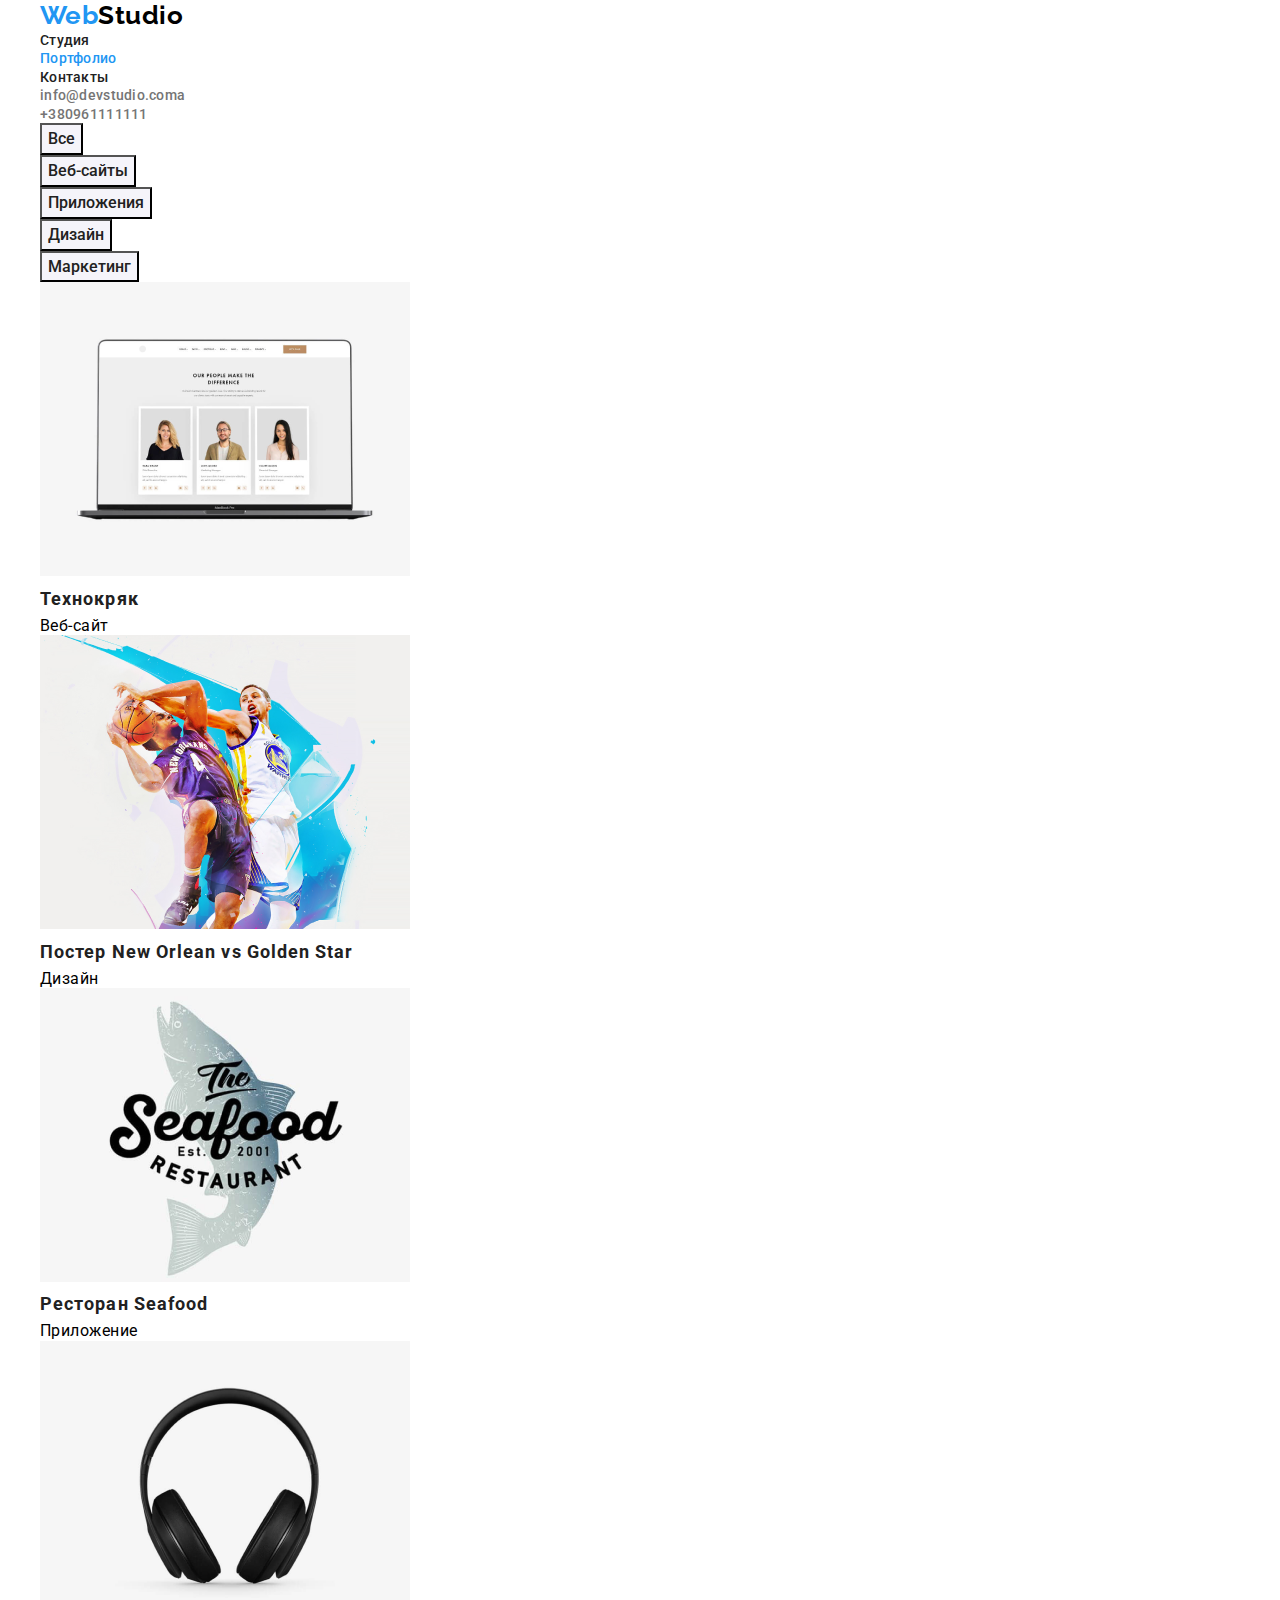
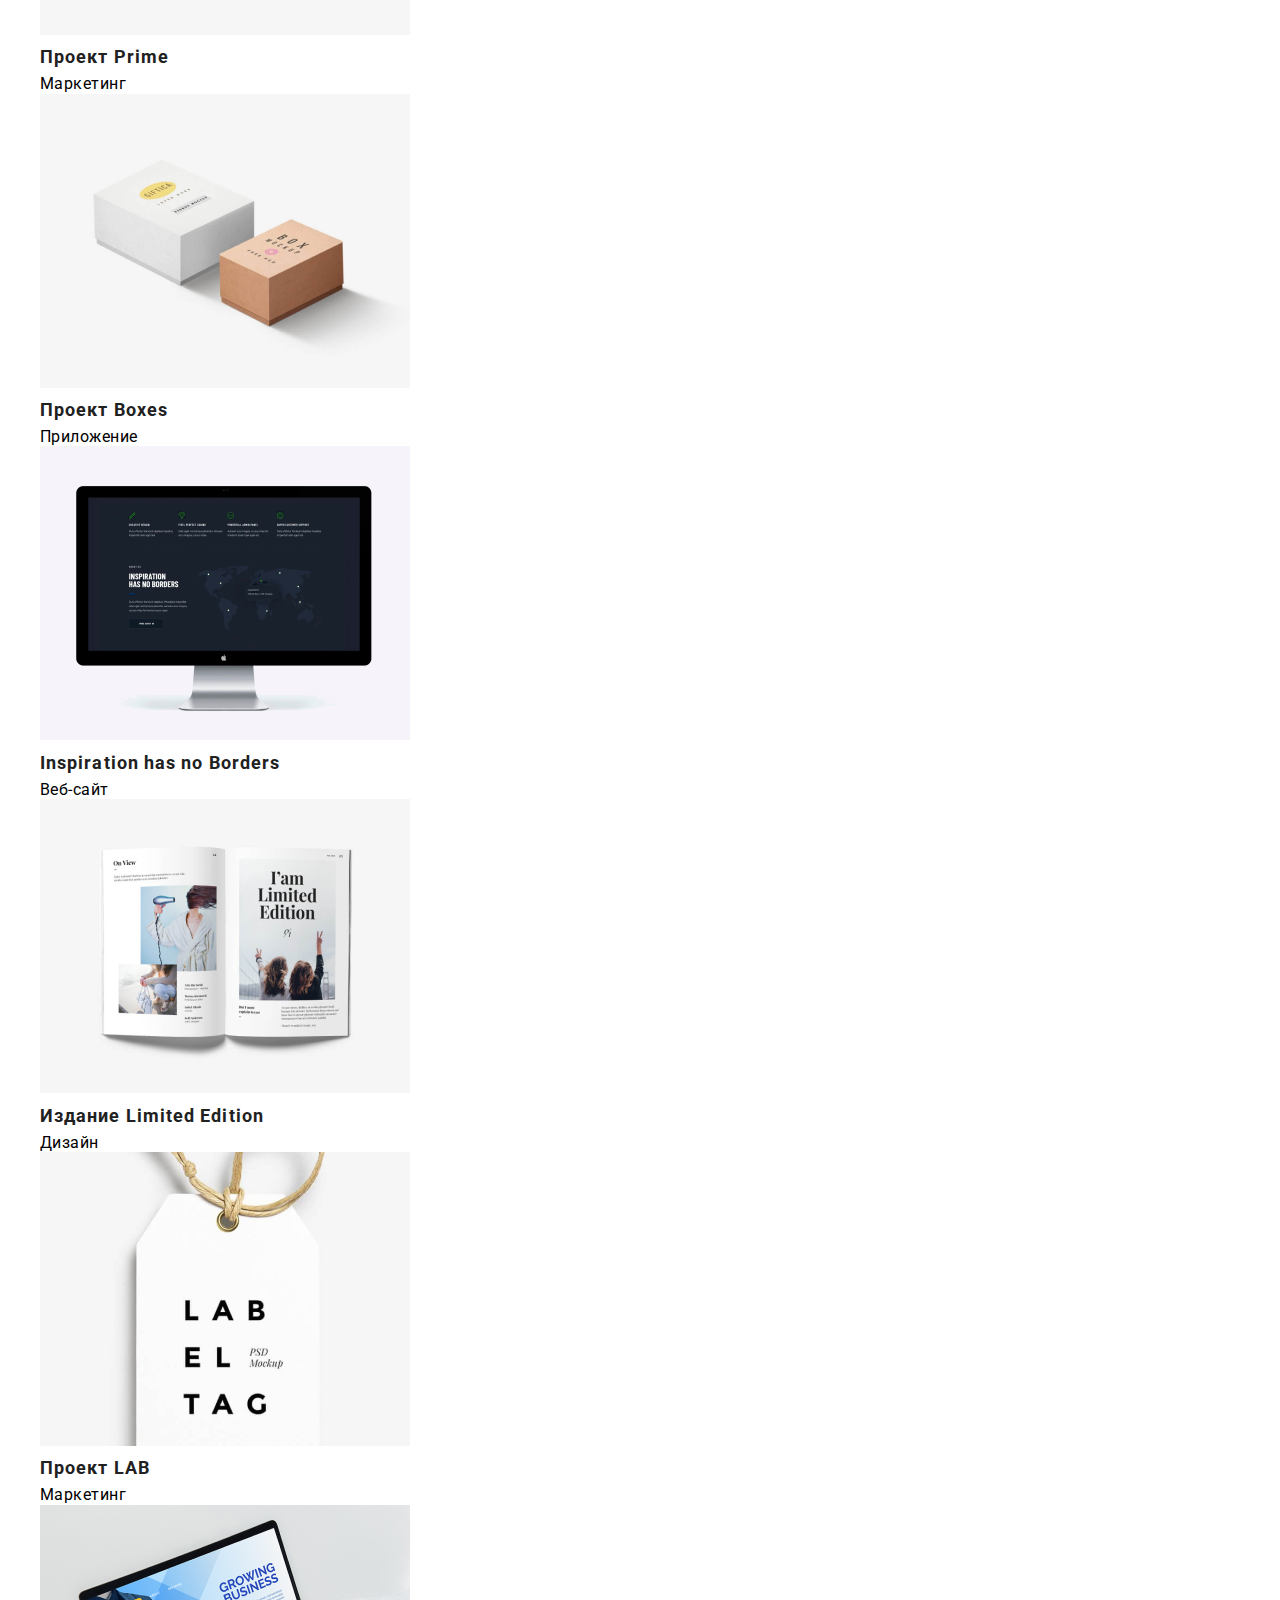
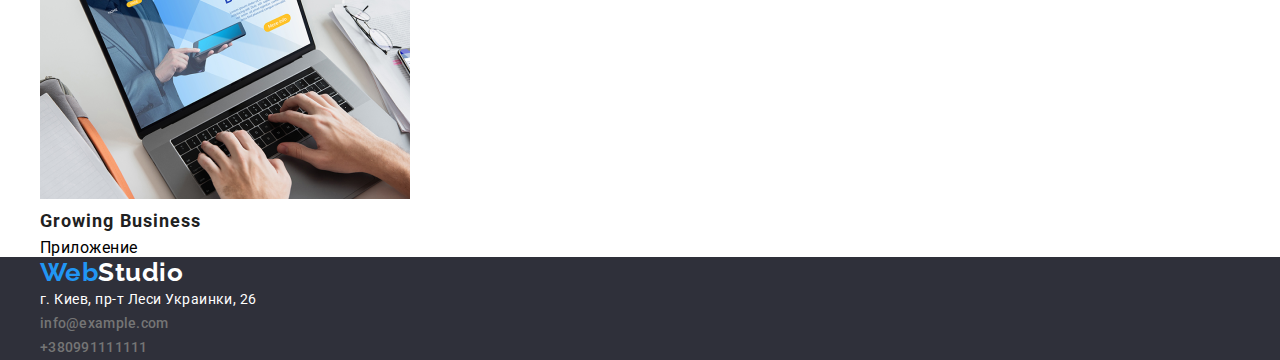
==== portfolio.html @ 9e011f1d "выполняет первую часть дз 3" ====
<!DOCTYPE html>
<html lang="ru">

<head>
    <meta charset="UTF-8">
    <meta http-equiv="X-UA-Compatible" content="IE=edge">
    <meta name="viewport" content="width=device-width, initial-scale=1.0">
    <title>Document</title>
	<link href="https://fonts.googleapis.com/css2?family=Raleway:wght@700&family=Roboto:wght@400;500;700;900&display=swap"
				rel="stylesheet">

	<link rel="stylesheet" href="https://cdnjs.cloudflare.com/ajax/libs/modern-normalize/0.2.0/modern-normalize.min.css">
	<link rel="preconnect" href="https://fonts.gstatic.com">
	<link rel="stylesheet" href="css/styles.css">
</head>

<body>
    <!--Шапка сайта-->
    <header  class="page-header">
			<div class="container">
        <nav>
            <a class="logo" href="./index.html">Web<span class="logo-studio-black">Studio</span></a>
            <ul class="list-nav">
                <li><a href="./index.html">Студия</a></li>
                <li><a class="current" href="./index.html">Портфолио</a></li>
                <li><a href="">Контакты</a></li>
            </ul>
        </nav>
        <ul class="contact-nav">
            <li><a href="mailto:info@devstudio.coma">info@devstudio.coma</a></li>
            <li><a href="tel:+380961111111">+380961111111</a></li>
        </ul>
				</div>
    </header>
				<!--main section-->
	  <main>
			<section class="">
				<h1 class="visually-hidden">фильтры</h1>
				<div class="container">
				<ul class="item-button">
					<li><button  class="button" type="button">Все</button></li>
					<li><button  class="button" type="button">Веб-сайты</button></li>
					<li><button  class="button" type="button">Приложения</button></li>
					<li><button  class="button" type="button">Дизайн</button></li>
					<li><button  class="button" type="button">Маркетинг</button></li>
				</ul>
				</div>
				<div class="container">
				<ul>
					<li>
						<img src="imeges/img.a.png" alt="" width="370"> 
						<h2 class="item-name">Технокряк</h2>
						<p>Веб-сайт</p>
					</li>
					<li>
						<img src="imeges/img.(1).png" alt="" width="370">
						<h2 class="item-name">Постер New Orlean vs Golden Star</h2>
						<p>Дизайн</p>
					</li>
					<li>
						<img src="imeges/img.(2).png" alt="" width="370">
						<h2 class="item-name">Ресторан Seafood</h2>
						<p>Приложение</p>
					</li>
					<li>
						<img src="imeges/img.(3).png" alt="" width="370">
						<h2 class="item-name">Проект Prime</h2>
						<p>Маркетинг</p>
					</li>
					<li>
						<img src="imeges/img.(4).png" alt="" width="370">
						<h2 class="item-name">Проект Boxes</h2>
						<p>Приложение</p>
					</li>
					<li>
						<img src="imeges/img.(5).png" alt="" width="370">
						<h2 class="item-name">Inspiration has no Borders</h2>
						<p>Веб-сайт</p>
					</li>
					<li>
						<img src="imeges/img.(6).png" alt="" width="370">
						<h2 class="item-name">Издание Limited Edition</h2>
						<p>Дизайн</p>
					</li>
					<li>
						<img src="imeges/img.(7).png" alt="" width="370">
						<h2 class="item-name">Проект LAB</h2>
						<p>Маркетинг</p>
					</li>
					<li>
						<img src="imeges/img.(8).png" alt="" width="370">
						<h2 class="item-name">Growing Business</h2>
						<p>Приложение</p>
					</li>
				</ul>
				</div>
			</section>
	</main>
	<!--Футер адресс -->
	<footer class="footer-color">
		<div class="container">
        <a class="logo" href="./index.html">Web<span class="logo-studio-white">Studio</span></a>
      		
		 <address class="contact-nav-color">
				<p>г. Киев, пр-т Леси Украинки, 26</p>
				<ul class="contact-nav">
					<li><a href="mailto:info@example.com">info@example.com</a></li>
					<li><a href="tel:+380991111111">+380991111111</a></li>
				</ul>
			</div>
      </address>
    </footer>
    </body>
    
    </html>
---- css/styles.css ----
:root {
  --main-text-color: #757575;
  --title-color: #212121;
  --bg-color: #ffffff;
  --accent-link-color: #2196f3;
  --bg-color-section: #2f303a;
  --button-color: #f5f4fa;
  --bg-adress-color: rgba(255, 255, 255, 0.6);
  --logo-header-color: #000;
}



body {
  font-family: "Roboto", sans-serif;
  font-style: normal;
  letter-spacing: 0.03em;
  font-size: 16px;
  font-weight: 400;
  background-color: var(--bg-color);
}

h1,
h2,
h3,
h4,
h5,
h6,
p {
  margin-top: 0%;
  margin-bottom: 0%;
}


ul {
  padding: 0%;
  margin: 0%;
  list-style: none;
}
/* header */
.logo {
  font-family: Raleway;
  font-style: normal;
  font-weight: 700;
  font-size: 26px;
  line-height: 1.19;
  text-decoration: none;
  color: var(--accent-link-color);
}

.container {
  margin-left:  auto;
  margin-right: auto;
  width: 1200px;
}


.logo-studio-black {
  color: var(--logo-header-color);
}

.logo-studio-white {
  color: var(--bg-color);
}

.list-nav a,
.contact-nav a {
  font-weight: 500;
  font-size: 14px;
  line-height: 1.14;
  letter-spacing: 0.02em;
  text-decoration-line: none;
}

.list-nav a {
  color: var(--title-color);
}

.contact-nav a {
  color: var(--main-text-color);
}

.visually-hidden {
  position: absolute !important;
  clip: rect(1px 1px 1px 1px);
  clip: rect(1px, 1px, 1px, 1px);
  padding: 0 !important;
  border: 0 !important;
  height: 1px !important;
  width: 1px !important;
  overflow: hidden;
}

.list-nav a:hover,
.list-nav a:focus {
  color: var(--accent-link-color);
}

.contact-nav a:hover,
.contact-nav a:focus {
  color: var(--accent-link-color);
}

.item-button button:hover,
.item-button button:focus {
  color: var(--bg-color);
  background-color: var(--accent-link-color);
}

.list-nav .current {
  color: var(--accent-link-color);
}

/* main section */
.section {
  height: 600px;
  text-align: center;
  background-color: var(--bg-color-section);
  color: var(--bg-color);
}

.section-hero {
  display: inline-block;
  width: 696px;
  height: 120px;
  margin-top: 200px;
  margin-bottom: 30px;
  font-weight: 900;
  font-size: 44px;
  line-height: 1.36;
  
  letter-spacing: 0.06em;
  text-transform: uppercase;
}

.section-button {
  display: flex;
  border: 1px solid transparent;
  width: 200px;
  height: 50px;
  text-align: center;
  margin-left: auto;
  margin-right: auto;
  font-weight: 700;
  line-height: 1.87;
  letter-spacing: 0.06em;
  border-radius: 4px;
  color: var(--bg-color);
  background: var(--accent-link-color);
}


.main-section {
  padding-top: 94px;
  padding-bottom: 94px;
  color: var(--main-text-color);

}


.section-command {
  background-color: var(--button-color);
}

.title-command {
  font-weight: 700;
  font-size: 36px;
  line-height: 1.166;
  text-align: center;
  color: var(--title-color);
}

.main-title {
  margin-top: 0%;
  margin-bottom: 10px;

  font-weight: 700;
  font-size: 14px;
  line-height: 1.14;

  text-transform: uppercase;
  color: var(--title-color);

}
.main-text {
  margin-top: 0%;
} 
 .main-text:last-child {
   margin-bottom: 0%;
 }

.title-name {
  font-weight: 500;
  line-height: 1.187;
  text-align: center;
  color: var(--title-color);
}

.item-name {
  font-weight: 700;
  font-size: 18px;
  line-height: 2;
  letter-spacing: 0.06em;
  color: var(--title-color);
}

.list-name {
  font-size: 14px;
  line-height: 1.71;
  text-align: center;
  color: var(--main-text-color);
}

.item-name > p {
  line-height: 1.87;
  color: var(--main-text-color);
}

/* button  */
.sektion-button [type="button"] {
  font-weight: 700;
  line-height: 1.87;
  display: flex;
  align-items: center;
  text-align: center;
  letter-spacing: 0.06em;
  text-decoration-line: none;
  color: var(--title-color);
  background-color: var(--button-color);
}

button {
  cursor: pointer;
}

.item-button .button {
  display: inline-block;
  font-weight: 500;
  line-height: 1.62;
  text-align: center;
  color: var(--title-color);
  background-color: var(--button-color);
}

.button:hover,
.button:focus {
  color: var(--button-color);
  background-color: var(--accent-link-color);
}
/*footer*/

.footer-color {
  background-color: var(--bg-color-section);
}

.logo p {
  color: var(--button-color);
}

.contact-nav-color  {
  font-size: 14px;
  line-height: 1.71;
  font-style: normal;
  color: var(--bg-color);
}
.contact-nav .footer {

  color: var(--bg-adress-color)
  
}
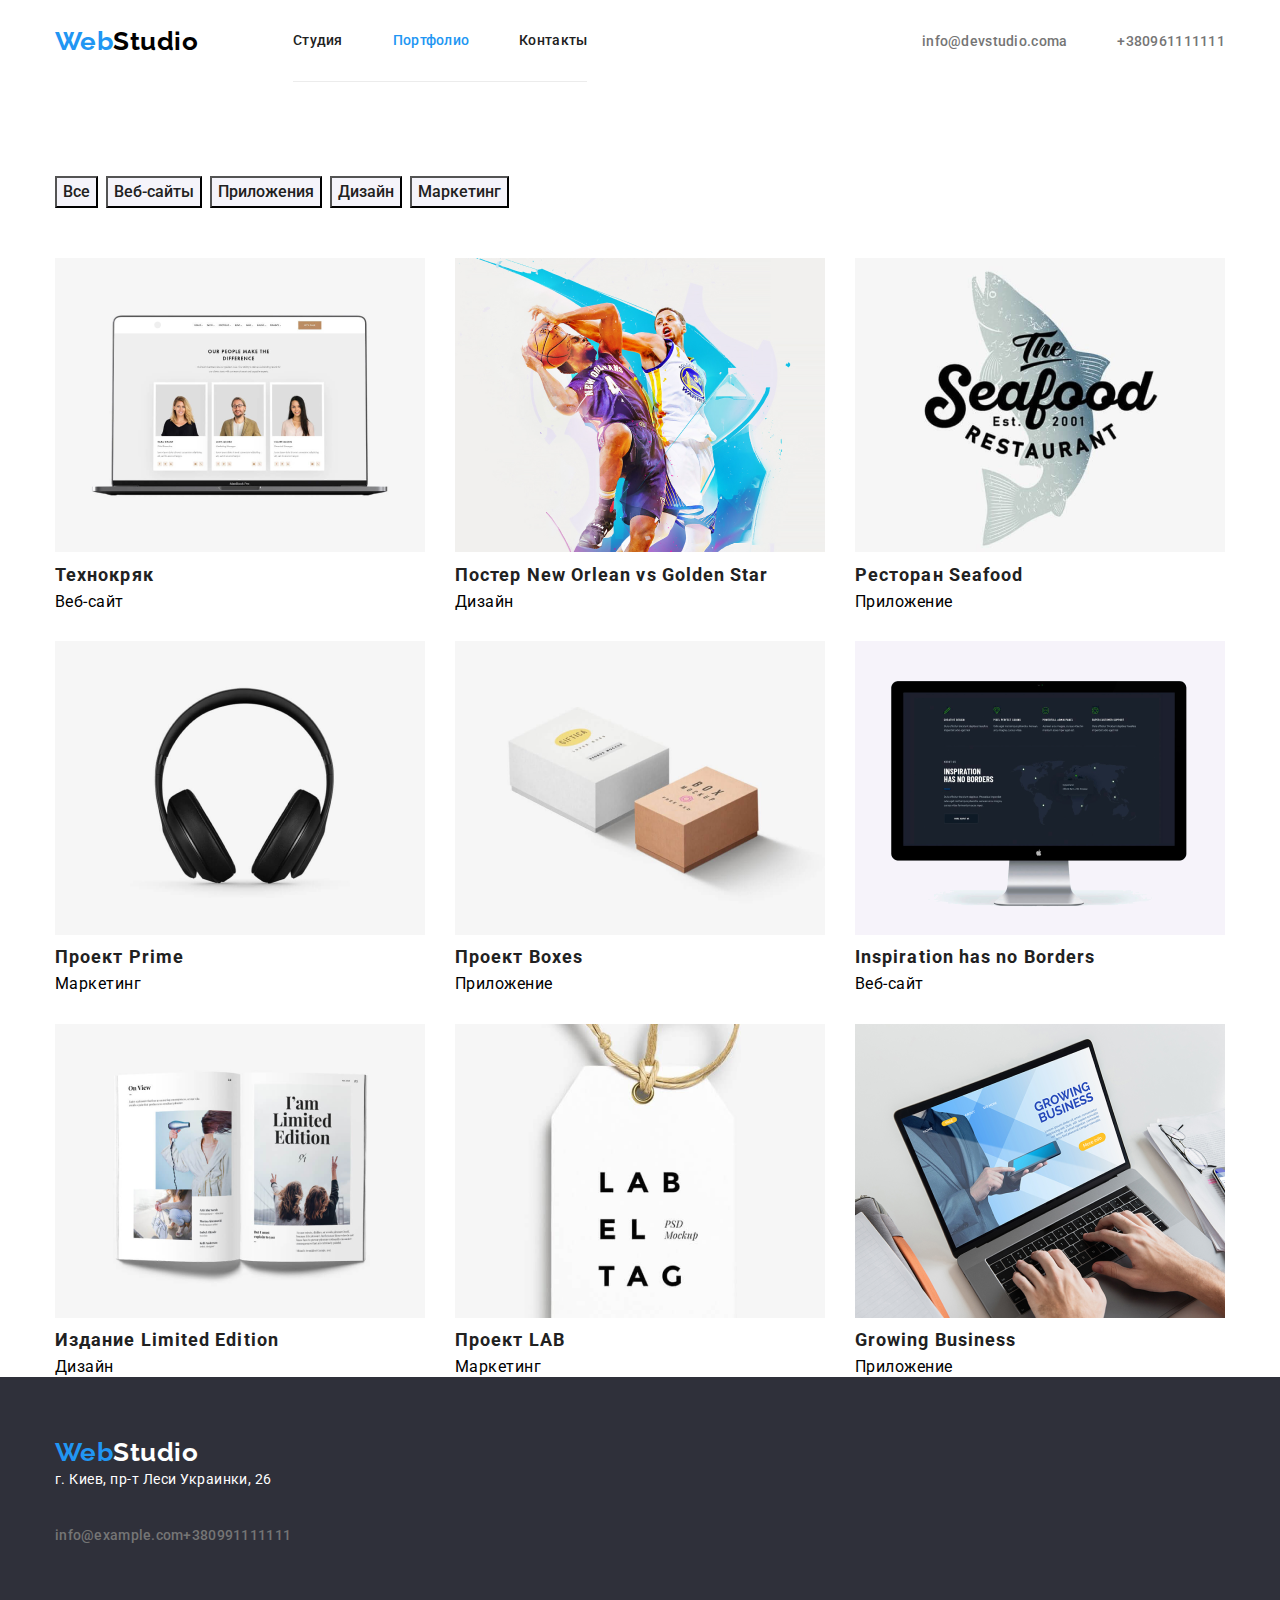
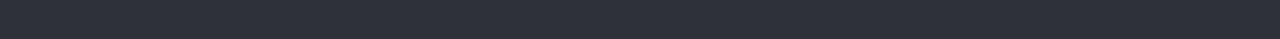
==== commit fcea840e: "делает портфолио" ====
--- a/portfolio.html
+++ b/portfolio.html
@@ -17,18 +17,19 @@
 <body>
     <!--Шапка сайта-->
     <header  class="page-header">
-			<div class="container">
-        <nav>
+			<div class="container header">
+        <nav class="list">
             <a class="logo" href="./index.html">Web<span class="logo-studio-black">Studio</span></a>
-            <ul class="list-nav">
-                <li><a href="./index.html">Студия</a></li>
-                <li><a class="current" href="./index.html">Портфолио</a></li>
-                <li><a href="">Контакты</a></li>
+            <ul class="list-nav flex">
+                <li class="item"><a href="./index.html">Студия</a></li>
+                <li class="item"><a class="current" href="./index.html">Портфолио</a></li>
+                <li class="item"><a href="">Контакты</a></li>
             </ul>
         </nav>
-        <ul class="contact-nav">
-            <li><a href="mailto:info@devstudio.coma">info@devstudio.coma</a></li>
-            <li><a href="tel:+380961111111">+380961111111</a></li>
+
+        <ul class="contact-nav flex">
+            <li class="item"><a href="mailto:info@devstudio.coma">info@devstudio.coma</a></li>
+            <li class="item"><a href="tel:+380961111111">+380961111111</a></li>
         </ul>
 				</div>
     </header>
@@ -37,57 +38,57 @@
 			<section class="">
 				<h1 class="visually-hidden">фильтры</h1>
 				<div class="container">
-				<ul class="item-button">
-					<li><button  class="button" type="button">Все</button></li>
-					<li><button  class="button" type="button">Веб-сайты</button></li>
-					<li><button  class="button" type="button">Приложения</button></li>
-					<li><button  class="button" type="button">Дизайн</button></li>
-					<li><button  class="button" type="button">Маркетинг</button></li>
+				<ul class="list-button">
+					<li class="item-button"><button  class="button" type="button">Все</button></li>
+					<li class="item-button"><button  class="button" type="button">Веб-сайты</button></li>
+					<li class="item-button"><button  class="button" type="button">Приложения</button></li>
+					<li class="item-button"><button  class="button" type="button">Дизайн</button></li>
+					<li class="item-button"><button  class="button" type="button">Маркетинг</button></li>
 				</ul>
 				</div>
 				<div class="container">
-				<ul>
-					<li>
+				<ul class="list-portfolio">
+					<li class="item-portfolio">
 						<img src="imeges/img.a.png" alt="" width="370"> 
 						<h2 class="item-name">Технокряк</h2>
 						<p>Веб-сайт</p>
 					</li>
-					<li>
+					<li class="item-portfolio">
 						<img src="imeges/img.(1).png" alt="" width="370">
 						<h2 class="item-name">Постер New Orlean vs Golden Star</h2>
 						<p>Дизайн</p>
 					</li>
-					<li>
+					<li class="item-portfolio">
 						<img src="imeges/img.(2).png" alt="" width="370">
 						<h2 class="item-name">Ресторан Seafood</h2>
 						<p>Приложение</p>
 					</li>
-					<li>
+					<li class="item-portfolio">
 						<img src="imeges/img.(3).png" alt="" width="370">
 						<h2 class="item-name">Проект Prime</h2>
 						<p>Маркетинг</p>
 					</li>
-					<li>
+					<li class="item-portfolio">
 						<img src="imeges/img.(4).png" alt="" width="370">
 						<h2 class="item-name">Проект Boxes</h2>
 						<p>Приложение</p>
 					</li>
-					<li>
+					<li class="item-portfolio">
 						<img src="imeges/img.(5).png" alt="" width="370">
 						<h2 class="item-name">Inspiration has no Borders</h2>
 						<p>Веб-сайт</p>
 					</li>
-					<li>
+					<li class="item-portfolio">
 						<img src="imeges/img.(6).png" alt="" width="370">
 						<h2 class="item-name">Издание Limited Edition</h2>
 						<p>Дизайн</p>
 					</li>
-					<li>
+					<li class="item-portfolio">
 						<img src="imeges/img.(7).png" alt="" width="370">
 						<h2 class="item-name">Проект LAB</h2>
 						<p>Маркетинг</p>
 					</li>
-					<li>
+					<li class="item-portfolio">
 						<img src="imeges/img.(8).png" alt="" width="370">
 						<h2 class="item-name">Growing Business</h2>
 						<p>Приложение</p>
--- a/css/styles.css
+++ b/css/styles.css
@@ -35,12 +35,16 @@
 
 
 ul {
+  display: flex;
   padding: 0%;
   margin: 0%;
   list-style: none;
 }
 /* header */
-.logo {
+
+/* logo */ 
+
+.logo  {
   font-family: Raleway;
   font-style: normal;
   font-weight: 700;
@@ -50,37 +54,93 @@
   color: var(--accent-link-color);
 }
 
+.list .logo  {
+  width: 145px;
+  padding-top: 25px;
+  padding-bottom: 25px;
+  margin-right: 93px;
+}
+
+.logo-studio-black {
+  color: var(--logo-header-color);
+}
+
+.logo-studio-white {
+  color: var(--bg-color);
+}
+
 .container {
+  width: 1200px;
+  padding-left: 15px;
+  padding-right: 15px;
   margin-left:  auto;
   margin-right: auto;
-  width: 1200px;
-}
-
-
-.logo-studio-black {
-  color: var(--logo-header-color);
-}
-
-.logo-studio-white {
-  color: var(--bg-color);
-}
-
-.list-nav a,
+}
+
+.page-header .container  {
+  display: flex;
+  align-items: center;
+}
+
+.list {
+  display: flex;
+}
+
+.main-list {
+  display: flex;
+  flex-wrap: wrap;
+  
+}
+
+.main-list .item {
+  width: 270px;
+  margin-right: 30px;
+}
+
 .contact-nav a {
   font-weight: 500;
   font-size: 14px;
   line-height: 1.14;
   letter-spacing: 0.02em;
   text-decoration-line: none;
+  color: var(--main-text-color);
+}
+
+.contact-nav {
+  display: flex;
+  padding-top: 32px;
+  padding-bottom: 32px;
+  margin-left: auto;
+}
+
+.contact-nav .item +.item {
+  margin-left: 50px;
 }
 
 .list-nav a {
-  color: var(--title-color);
-}
-
-.contact-nav a {
-  color: var(--main-text-color);
-}
+  display: block;
+  padding-top: 32px;
+  padding-bottom: 32px;
+
+  font-weight: 500;
+  font-size: 14px;
+  line-height: 1.14;
+  letter-spacing: 0.02em;
+  text-decoration-line: none;
+  color: var(--title-color);
+}
+
+
+.list-nav {
+  display: flex;
+  max-width: 100%;
+  border-bottom: 1px solid #ececec;
+}
+
+.list-nav .item +.item {
+  margin-left: 50px;
+} 
+
 
 .visually-hidden {
   position: absolute !important;
@@ -98,8 +158,8 @@
   color: var(--accent-link-color);
 }
 
-.contact-nav a:hover,
-.contact-nav a:focus {
+.contact-nav :hover,
+.contact-nav :focus {
   color: var(--accent-link-color);
 }
 
@@ -156,12 +216,15 @@
   padding-top: 94px;
   padding-bottom: 94px;
   color: var(--main-text-color);
-
-}
+  background-color: turquoise;
+
+} 
+
 
 
 .section-command {
   background-color: var(--button-color);
+  outline: 2px solid red
 }
 
 .title-command {
@@ -171,6 +234,33 @@
   text-align: center;
   color: var(--title-color);
 }
+ 
+.title-command {
+  margin-top: 94px;
+  margin-bottom: 50px;
+}
+
+
+.link-gadget {
+  width: 370px;
+  margin-right: 30px;
+}
+
+.link-gadget:last-child {
+  margin-right: 0%;
+}
+
+.link-command {
+  width: 270px;
+  margin-right: 30px;
+  margin-bottom: 94px;
+}
+
+.link-command:last-child {
+  margin-right: 0%;
+}
+
+
 
 .main-title {
   margin-top: 0%;
@@ -235,14 +325,30 @@
   cursor: pointer;
 }
 
-.item-button .button {
+.list-button .button {
   display: inline-block;
   font-weight: 500;
   line-height: 1.62;
   text-align: center;
+  justify-content: center;
   color: var(--title-color);
   background-color: var(--button-color);
 }
+
+.item-button {
+  display: flex;
+  margin-right: 8px;
+  margin-top: 94px;
+  margin-bottom: 50px;
+  
+
+}
+
+/*.item-buttom {
+  display: flex;
+  margin-right: 8px;
+}
+*/
 
 .button:hover,
 .button:focus {
@@ -253,10 +359,24 @@
 
 .footer-color {
   background-color: var(--bg-color-section);
-}
-
-.logo p {
-  color: var(--button-color);
+  
+}
+
+
+.footer-list .logo {
+  display: block;
+  width: 145px;
+  margin-top: 60px;
+  margin-bottom: 20px;
+}
+.link-footer {
+  margin-bottom: 9px;
+}
+
+.footer-color .container {
+  display: block;
+  padding-top: 60px;
+  padding-bottom: 60px;
 }
 
 .contact-nav-color  {
@@ -265,11 +385,46 @@
   font-style: normal;
   color: var(--bg-color);
 }
-.contact-nav .footer {
+
+.contakt-nav .link-footer {
+  display: block;
+  padding-top: 9px;
+}
+
+.contact-nav-color p {
+  width: 231px;
+
+  
+}
+
+.footer-list .footer {
+  display: block;
+  flex-direction: column;
 
   color: var(--bg-adress-color)
-  
-}
-
-
-
+}
+
+.footer-list {
+  display: block;
+  
+}
+
+.list-portfolio {
+  display: flex;
+  flex-wrap: wrap;
+}
+
+.item-portfolio {
+  width: 370px;
+  margin-right: 30px;
+  margin-bottom: 30px;
+}
+
+.item-portfolio:nth-child(3n) {
+  margin-right: 0%;
+}
+
+.item-portfolio:nth-last-child(-n + 3)
+{
+  margin-bottom: 0%;
+}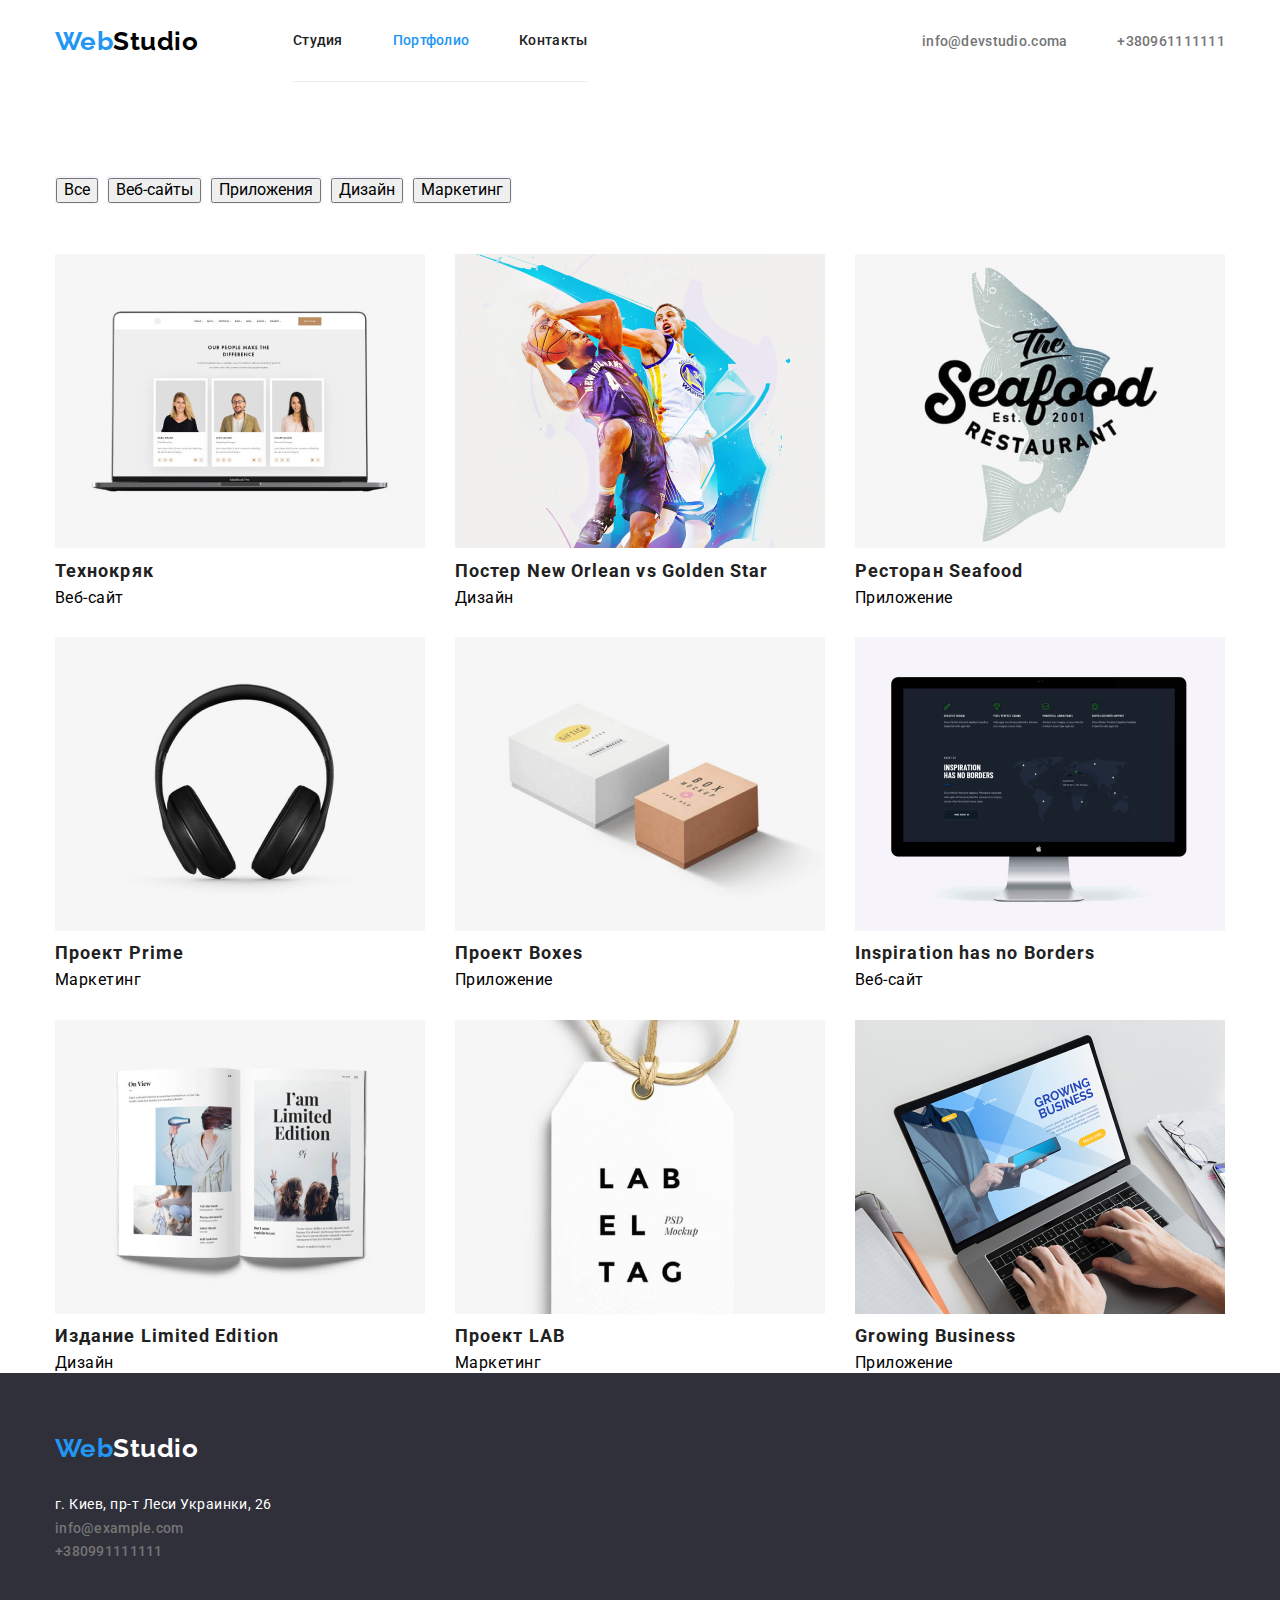
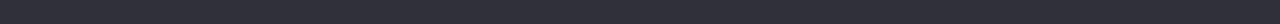
==== commit 7a38e8c9: "закончила дз 3" ====
--- a/portfolio.html
+++ b/portfolio.html
@@ -26,11 +26,12 @@
                 <li class="item"><a href="">Контакты</a></li>
             </ul>
         </nav>
-
+				<div class="contact-item">
         <ul class="contact-nav flex">
             <li class="item"><a href="mailto:info@devstudio.coma">info@devstudio.coma</a></li>
             <li class="item"><a href="tel:+380961111111">+380961111111</a></li>
         </ul>
+				</div>
 				</div>
     </header>
 				<!--main section-->
@@ -99,15 +100,16 @@
 	</main>
 	<!--Футер адресс -->
 	<footer class="footer-color">
-		<div class="container">
+		<div class="container footer-list">
         <a class="logo" href="./index.html">Web<span class="logo-studio-white">Studio</span></a>
-      		
-		 <address class="contact-nav-color">
+			<div class="addres-footer">
+		  <address class="contact-nav-color">
 				<p>г. Киев, пр-т Леси Украинки, 26</p>
-				<ul class="contact-nav">
-					<li><a href="mailto:info@example.com">info@example.com</a></li>
-					<li><a href="tel:+380991111111">+380991111111</a></li>
+				<ul class="contact-nav footer">
+					<li class="link-footer"><a href="mailto:info@example.com">info@example.com</a></li>
+					<li class="link-footer"><a href="tel:+380991111111">+380991111111</a></li>
 				</ul>
+				</div>
 			</div>
       </address>
     </footer>
--- a/css/styles.css
+++ b/css/styles.css
@@ -88,7 +88,7 @@
 
 .main-list {
   display: flex;
-  flex-wrap: wrap;
+  flex-wrap: nowrap;
   
 }
 
@@ -106,7 +106,7 @@
   color: var(--main-text-color);
 }
 
-.contact-nav {
+.contact-item {
   display: flex;
   padding-top: 32px;
   padding-bottom: 32px;
@@ -216,7 +216,6 @@
   padding-top: 94px;
   padding-bottom: 94px;
   color: var(--main-text-color);
-  background-color: turquoise;
 
 } 
 
@@ -224,7 +223,7 @@
 
 .section-command {
   background-color: var(--button-color);
-  outline: 2px solid red
+
 }
 
 .title-command {
@@ -325,35 +324,38 @@
   cursor: pointer;
 }
 
-.list-button .button {
+.list-button .item-button {
   display: inline-block;
   font-weight: 500;
   line-height: 1.62;
   text-align: center;
   justify-content: center;
+  border: 1px solid transparent;
   color: var(--title-color);
   background-color: var(--button-color);
 }
+
 
 .item-button {
   display: flex;
   margin-right: 8px;
   margin-top: 94px;
   margin-bottom: 50px;
-  
-
-}
-
-/*.item-buttom {
-  display: flex;
-  margin-right: 8px;
-}
-*/
+}
+
+
 
 .button:hover,
 .button:focus {
   color: var(--button-color);
   background-color: var(--accent-link-color);
+  
+}
+
+.button:active {
+  color: var(--button-color);
+  background-color: var(--accent-link-color);
+  
 }
 /*footer*/
 
@@ -366,18 +368,15 @@
 .footer-list .logo {
   display: block;
   width: 145px;
-  margin-top: 60px;
+  padding-top: 60px;
   margin-bottom: 20px;
 }
-.link-footer {
-  margin-bottom: 9px;
-}
-
-.footer-color .container {
+
+/*.footer-color .container {
   display: block;
   padding-top: 60px;
   padding-bottom: 60px;
-}
+}*/
 
 .contact-nav-color  {
   font-size: 14px;
@@ -386,16 +385,20 @@
   color: var(--bg-color);
 }
 
-.contakt-nav .link-footer {
+/*.contakt-nav .link-footer {
   display: block;
   padding-top: 9px;
-}
-
-.contact-nav-color p {
+  
+}*/
+
+
+.addres-footer {
   width: 231px;
-
-  
-}
+  display: block;
+  padding-top: 9px;
+  padding-bottom: 60px;
+}
+
 
 .footer-list .footer {
   display: block;
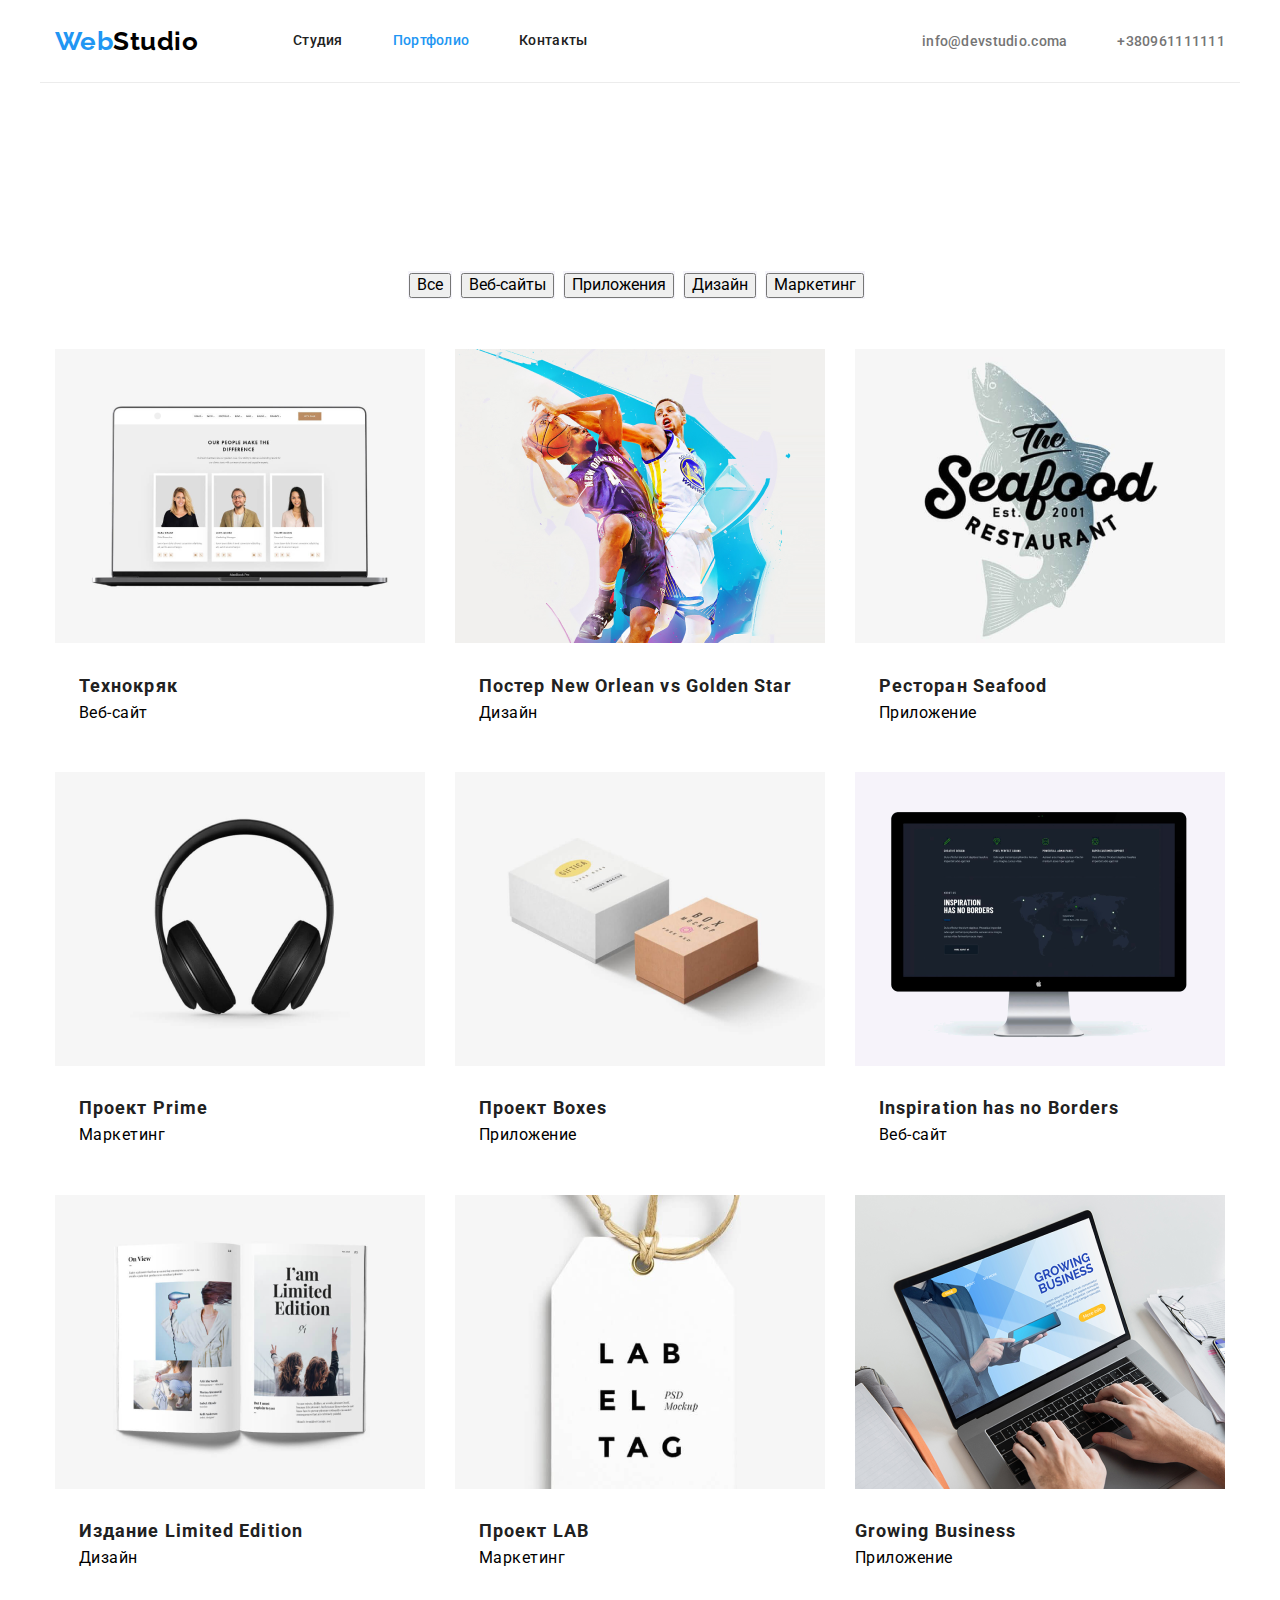
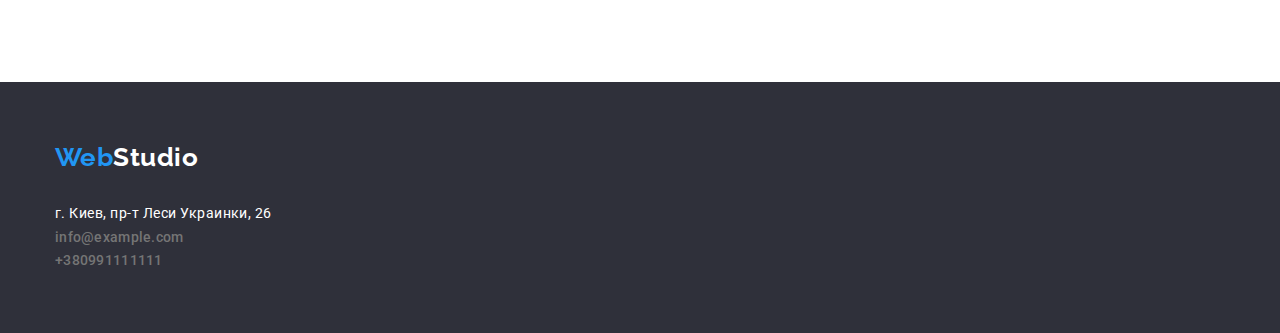
==== commit a84c09f1: "делает корректировку дз" ====
--- a/portfolio.html
+++ b/portfolio.html
@@ -36,7 +36,7 @@
     </header>
 				<!--main section-->
 	  <main>
-			<section class="">
+			<section class="main-portfolio">
 				<h1 class="visually-hidden">фильтры</h1>
 				<div class="container">
 				<ul class="list-button">
@@ -47,52 +47,70 @@
 					<li class="item-button"><button  class="button" type="button">Маркетинг</button></li>
 				</ul>
 				</div>
-				<div class="container">
+				<div class="container main">
 				<ul class="list-portfolio">
 					<li class="item-portfolio">
-						<img src="imeges/img.a.png" alt="" width="370"> 
-						<h2 class="item-name">Технокряк</h2>
-						<p>Веб-сайт</p>
+						<img class="img-pfolio"src="imeges/img.a.png" alt="" width="370"> 
+						<div class="menu-project">
+							<h2 class="item-name">Технокряк</h2>
+							<p>Веб-сайт</p>
+						</div>
 					</li>
 					<li class="item-portfolio">
-						<img src="imeges/img.(1).png" alt="" width="370">
-						<h2 class="item-name">Постер New Orlean vs Golden Star</h2>
-						<p>Дизайн</p>
+						<img class="img-pfolio"src="imeges/img.(1).png" alt="" width="370">
+						<div class="menu-project">
+							<h2 class="item-name">Постер New Orlean vs Golden Star</h2>
+							<p>Дизайн</p>
+						</div>
 					</li>
 					<li class="item-portfolio">
-						<img src="imeges/img.(2).png" alt="" width="370">
-						<h2 class="item-name">Ресторан Seafood</h2>
-						<p>Приложение</p>
+						<img class="img-pfolio"src="imeges/img.(2).png" alt="" width="370">
+						<div class="menu-project">
+							<h2 class="item-name">Ресторан Seafood</h2>
+							<p>Приложение</p>
+						</div>
 					</li>
 					<li class="item-portfolio">
-						<img src="imeges/img.(3).png" alt="" width="370">
-						<h2 class="item-name">Проект Prime</h2>
-						<p>Маркетинг</p>
+						<img class="img-pfolio"src="imeges/img.(3).png" alt="" width="370">
+						<div class="menu-project">
+							<h2 class="item-name">Проект Prime</h2>
+							<p>Маркетинг</p>
+						</div>
 					</li>
 					<li class="item-portfolio">
-						<img src="imeges/img.(4).png" alt="" width="370">
-						<h2 class="item-name">Проект Boxes</h2>
-						<p>Приложение</p>
+						<img class="img-pfolio"src="imeges/img.(4).png" alt="" width="370">
+						<div class="menu-project">
+							<h2 class="item-name">Проект Boxes</h2>
+							<p>Приложение</p>
+						</div>
 					</li>
 					<li class="item-portfolio">
-						<img src="imeges/img.(5).png" alt="" width="370">
-						<h2 class="item-name">Inspiration has no Borders</h2>
-						<p>Веб-сайт</p>
+						<img class="img-pfolio"src="imeges/img.(5).png" alt="" width="370">
+						<div class="menu-project">
+							<h2 class="item-name">Inspiration has no Borders</h2>
+							<p>Веб-сайт</p>
+						</div>
 					</li>
 					<li class="item-portfolio">
-						<img src="imeges/img.(6).png" alt="" width="370">
-						<h2 class="item-name">Издание Limited Edition</h2>
-						<p>Дизайн</p>
+						<img class="img-pfolio"src="imeges/img.(6).png" alt="" width="370">
+						<div class="menu-project">
+							<h2 class="item-name">Издание Limited Edition</h2>
+							<p>Дизайн</p>
+						</div>
 					</li>
 					<li class="item-portfolio">
-						<img src="imeges/img.(7).png" alt="" width="370">
-						<h2 class="item-name">Проект LAB</h2>
-						<p>Маркетинг</p>
+						<img class="img-pfolio"src="imeges/img.(7).png" alt="" width="370">
+						<div class="menu-project">
+							<h2 class="item-name">Проект LAB</h2>
+							<p>Маркетинг</p>
+						</div>
 					</li>
 					<li class="item-portfolio">
-						<img src="imeges/img.(8).png" alt="" width="370">
-						<h2 class="item-name">Growing Business</h2>
-						<p>Приложение</p>
+						<img class="img-pfolio"src="imeges/img.(8).png" alt="" width="370">
+						<div class="menu-project"></div>
+							<h2 class="item-name">Growing Business</h2>
+							<p>Приложение</p>
+						</div>
 					</li>
 				</ul>
 				</div>
@@ -109,9 +127,9 @@
 					<li class="link-footer"><a href="mailto:info@example.com">info@example.com</a></li>
 					<li class="link-footer"><a href="tel:+380991111111">+380991111111</a></li>
 				</ul>
-				</div>
+      </address>
 			</div>
-      </address>
+		</div>
     </footer>
     </body>
     
--- a/css/styles.css
+++ b/css/styles.css
@@ -77,6 +77,10 @@
   margin-right: auto;
 }
 
+.header {
+  border-bottom: 1px solid #ececec;
+}
+
 .page-header .container  {
   display: flex;
   align-items: center;
@@ -108,9 +112,9 @@
 
 .contact-item {
   display: flex;
+  margin-left: auto;
   padding-top: 32px;
   padding-bottom: 32px;
-  margin-left: auto;
 }
 
 .contact-nav .item +.item {
@@ -134,7 +138,6 @@
 .list-nav {
   display: flex;
   max-width: 100%;
-  border-bottom: 1px solid #ececec;
 }
 
 .list-nav .item +.item {
@@ -175,7 +178,8 @@
 
 /* main section */
 .section {
-  height: 600px;
+  padding-top: 200px;
+  padding-bottom: 200px;
   text-align: center;
   background-color: var(--bg-color-section);
   color: var(--bg-color);
@@ -184,8 +188,6 @@
 .section-hero {
   display: inline-block;
   width: 696px;
-  height: 120px;
-  margin-top: 200px;
   margin-bottom: 30px;
   font-weight: 900;
   font-size: 44px;
@@ -196,7 +198,7 @@
 }
 
 .section-button {
-  display: flex;
+  display: block;
   border: 1px solid transparent;
   width: 200px;
   height: 50px;
@@ -213,8 +215,11 @@
 
 
 .main-section {
+  width: 1200px;
   padding-top: 94px;
   padding-bottom: 94px;
+  margin-left: auto;
+  margin-right: auto;
   color: var(--main-text-color);
 
 } 
@@ -235,9 +240,10 @@
 }
  
 .title-command {
-  margin-top: 94px;
-  margin-bottom: 50px;
-}
+  padding-top: 94px;
+  padding-bottom: 50px;
+}
+
 
 
 .link-gadget {
@@ -258,8 +264,9 @@
 .link-command:last-child {
   margin-right: 0%;
 }
-
-
+ .img-command {
+  margin-bottom: 30px;
+}
 
 .main-title {
   margin-top: 0%;
@@ -283,6 +290,7 @@
 .title-name {
   font-weight: 500;
   line-height: 1.187;
+  margin-bottom: 10px;
   text-align: center;
   color: var(--title-color);
 }
@@ -298,6 +306,7 @@
 .list-name {
   font-size: 14px;
   line-height: 1.71;
+  margin-bottom: 30px;
   text-align: center;
   color: var(--main-text-color);
 }
@@ -329,8 +338,7 @@
   font-weight: 500;
   line-height: 1.62;
   text-align: center;
-  justify-content: center;
-  border: 1px solid transparent;
+  
   color: var(--title-color);
   background-color: var(--button-color);
 }
@@ -341,6 +349,12 @@
   margin-right: 8px;
   margin-top: 94px;
   margin-bottom: 50px;
+  border: 1px solid transparent;
+
+}
+
+.list-button {
+  justify-content: center;
 }
 
 
@@ -412,6 +426,19 @@
   
 }
 
+.main-portfolio {
+  width: 1200px;
+  padding-top: 94px;
+  padding-bottom: 94px;
+  margin-left: auto;
+  margin-right: auto;
+}
+
+.img-pfolio {
+  margin-right: 30px;
+}
+
+
 .list-portfolio {
   display: flex;
   flex-wrap: wrap;
@@ -423,6 +450,10 @@
   margin-bottom: 30px;
 }
 
+.item-portfolio:last-child {
+  margin-right: 0%;
+}
+
 .item-portfolio:nth-child(3n) {
   margin-right: 0%;
 }
@@ -430,4 +461,9 @@
 .item-portfolio:nth-last-child(-n + 3)
 {
   margin-bottom: 0%;
+}
+
+.menu-project {
+  width: 322px;
+  margin: 20px 24px;
 }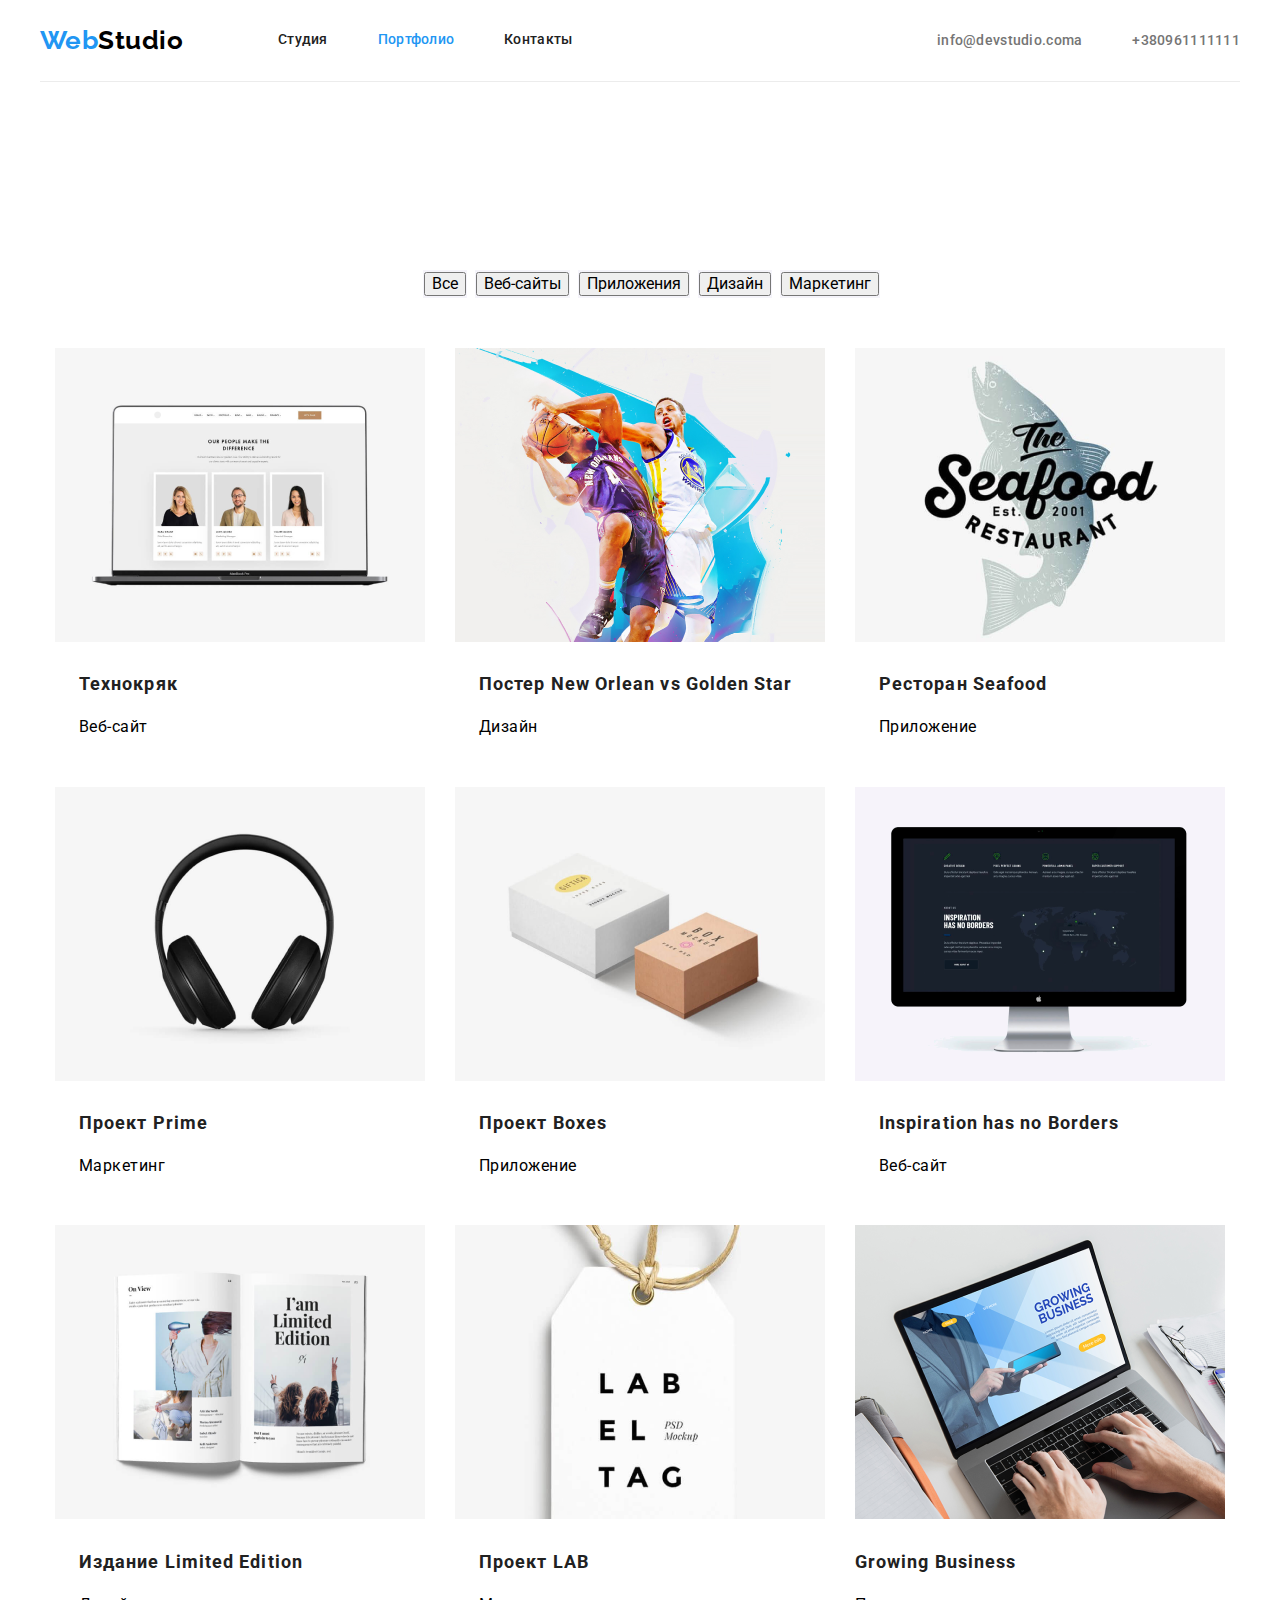
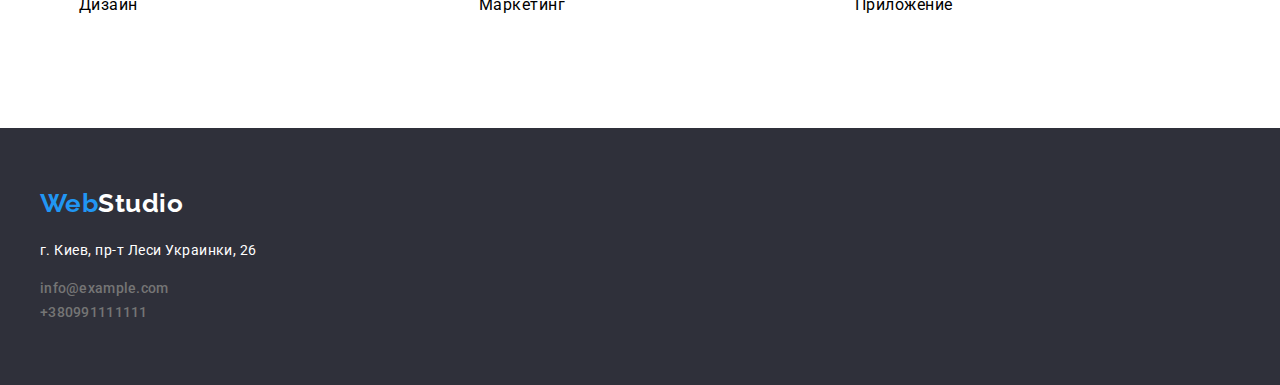
==== commit 11d8596e: "делает последние исправления" ====
--- a/portfolio.html
+++ b/portfolio.html
@@ -21,18 +21,16 @@
         <nav class="list">
             <a class="logo" href="./index.html">Web<span class="logo-studio-black">Studio</span></a>
             <ul class="list-nav flex">
-                <li class="item"><a href="./index.html">Студия</a></li>
-                <li class="item"><a class="current" href="./index.html">Портфолио</a></li>
-                <li class="item"><a href="">Контакты</a></li>
+                <li class="item-nav"><a href="./index.html">Студия</a></li>
+                <li class="item-nav"><a class="current" href="./index.html">Портфолио</a></li>
+                <li class="item-nav"><a href="">Контакты</a></li>
             </ul>
         </nav>
-				<div class="contact-item">
         <ul class="contact-nav flex">
-            <li class="item"><a href="mailto:info@devstudio.coma">info@devstudio.coma</a></li>
-            <li class="item"><a href="tel:+380961111111">+380961111111</a></li>
+            <li class="item-nav"><a href="mailto:info@devstudio.coma">info@devstudio.coma</a></li>
+            <li class="item-nav"><a href="tel:+380961111111">+380961111111</a></li>
         </ul>
-				</div>
-				</div>
+			</div>
     </header>
 				<!--main section-->
 	  <main>
--- a/css/styles.css
+++ b/css/styles.css
@@ -27,8 +27,8 @@
 h3,
 h4,
 h5,
-h6,
-p {
+h6
+ {
   margin-top: 0%;
   margin-bottom: 0%;
 }
@@ -71,8 +71,6 @@
 
 .container {
   width: 1200px;
-  padding-left: 15px;
-  padding-right: 15px;
   margin-left:  auto;
   margin-right: auto;
 }
@@ -93,12 +91,21 @@
 .main-list {
   display: flex;
   flex-wrap: nowrap;
-  
 }
 
 .main-list .item {
   width: 270px;
   margin-right: 30px;
+}
+
+.main-list .item:last-child {
+  margin-right: 0%;
+}
+
+.main-text {
+  display: inline-block;
+  width: 270px;
+
 }
 
 .contact-nav a {
@@ -110,14 +117,17 @@
   color: var(--main-text-color);
 }
 
-.contact-item {
-  display: flex;
-  margin-left: auto;
+.contact-nav .link {
   padding-top: 32px;
   padding-bottom: 32px;
 }
 
-.contact-nav .item +.item {
+.contact-nav.flex {
+  display: flex;
+  margin-left: auto;
+}
+
+.contact-nav .item-nav +.item-nav {
   margin-left: 50px;
 }
 
@@ -140,7 +150,7 @@
   max-width: 100%;
 }
 
-.list-nav .item +.item {
+.list-nav .item-nav +.item-nav {
   margin-left: 50px;
 } 
 
@@ -215,18 +225,23 @@
 
 
 .main-section {
-  width: 1200px;
   padding-top: 94px;
   padding-bottom: 94px;
-  margin-left: auto;
-  margin-right: auto;
+  padding-right: 15px;
+  padding-left: 15px;
   color: var(--main-text-color);
 
 } 
 
+.what-we-do {
+  padding-bottom: 94px;
+}
+
 
 
 .section-command {
+  padding-top: 94px;
+  padding-bottom: 94px;
   background-color: var(--button-color);
 
 }
@@ -236,14 +251,9 @@
   font-size: 36px;
   line-height: 1.166;
   text-align: center;
-  color: var(--title-color);
-}
- 
-.title-command {
-  padding-top: 94px;
-  padding-bottom: 50px;
-}
-
+  margin-bottom: 50px;
+  color: var(--title-color);
+}
 
 
 .link-gadget {
@@ -258,7 +268,6 @@
 .link-command {
   width: 270px;
   margin-right: 30px;
-  margin-bottom: 94px;
 }
 
 .link-command:last-child {
@@ -269,7 +278,6 @@
 }
 
 .main-title {
-  margin-top: 0%;
   margin-bottom: 10px;
 
   font-weight: 700;
@@ -374,23 +382,18 @@
 /*footer*/
 
 .footer-color {
-  background-color: var(--bg-color-section);
-  
-}
-
-
-.footer-list .logo {
-  display: block;
-  width: 145px;
-  padding-top: 60px;
-  margin-bottom: 20px;
-}
-
-/*.footer-color .container {
-  display: block;
   padding-top: 60px;
   padding-bottom: 60px;
-}*/
+  background-color: var(--bg-color-section);
+  
+}
+
+
+.footer-list .logo {
+  display: block;
+  width: 145px;
+  margin-bottom: 20px;
+}
 
 .contact-nav-color  {
   font-size: 14px;
@@ -399,18 +402,10 @@
   color: var(--bg-color);
 }
 
-/*.contakt-nav .link-footer {
-  display: block;
-  padding-top: 9px;
-  
-}*/
-
 
 .addres-footer {
   width: 231px;
   display: block;
-  padding-top: 9px;
-  padding-bottom: 60px;
 }
 
 
@@ -430,6 +425,8 @@
   width: 1200px;
   padding-top: 94px;
   padding-bottom: 94px;
+  padding-left: 15px;
+  padding-right: 15px;
   margin-left: auto;
   margin-right: auto;
 }
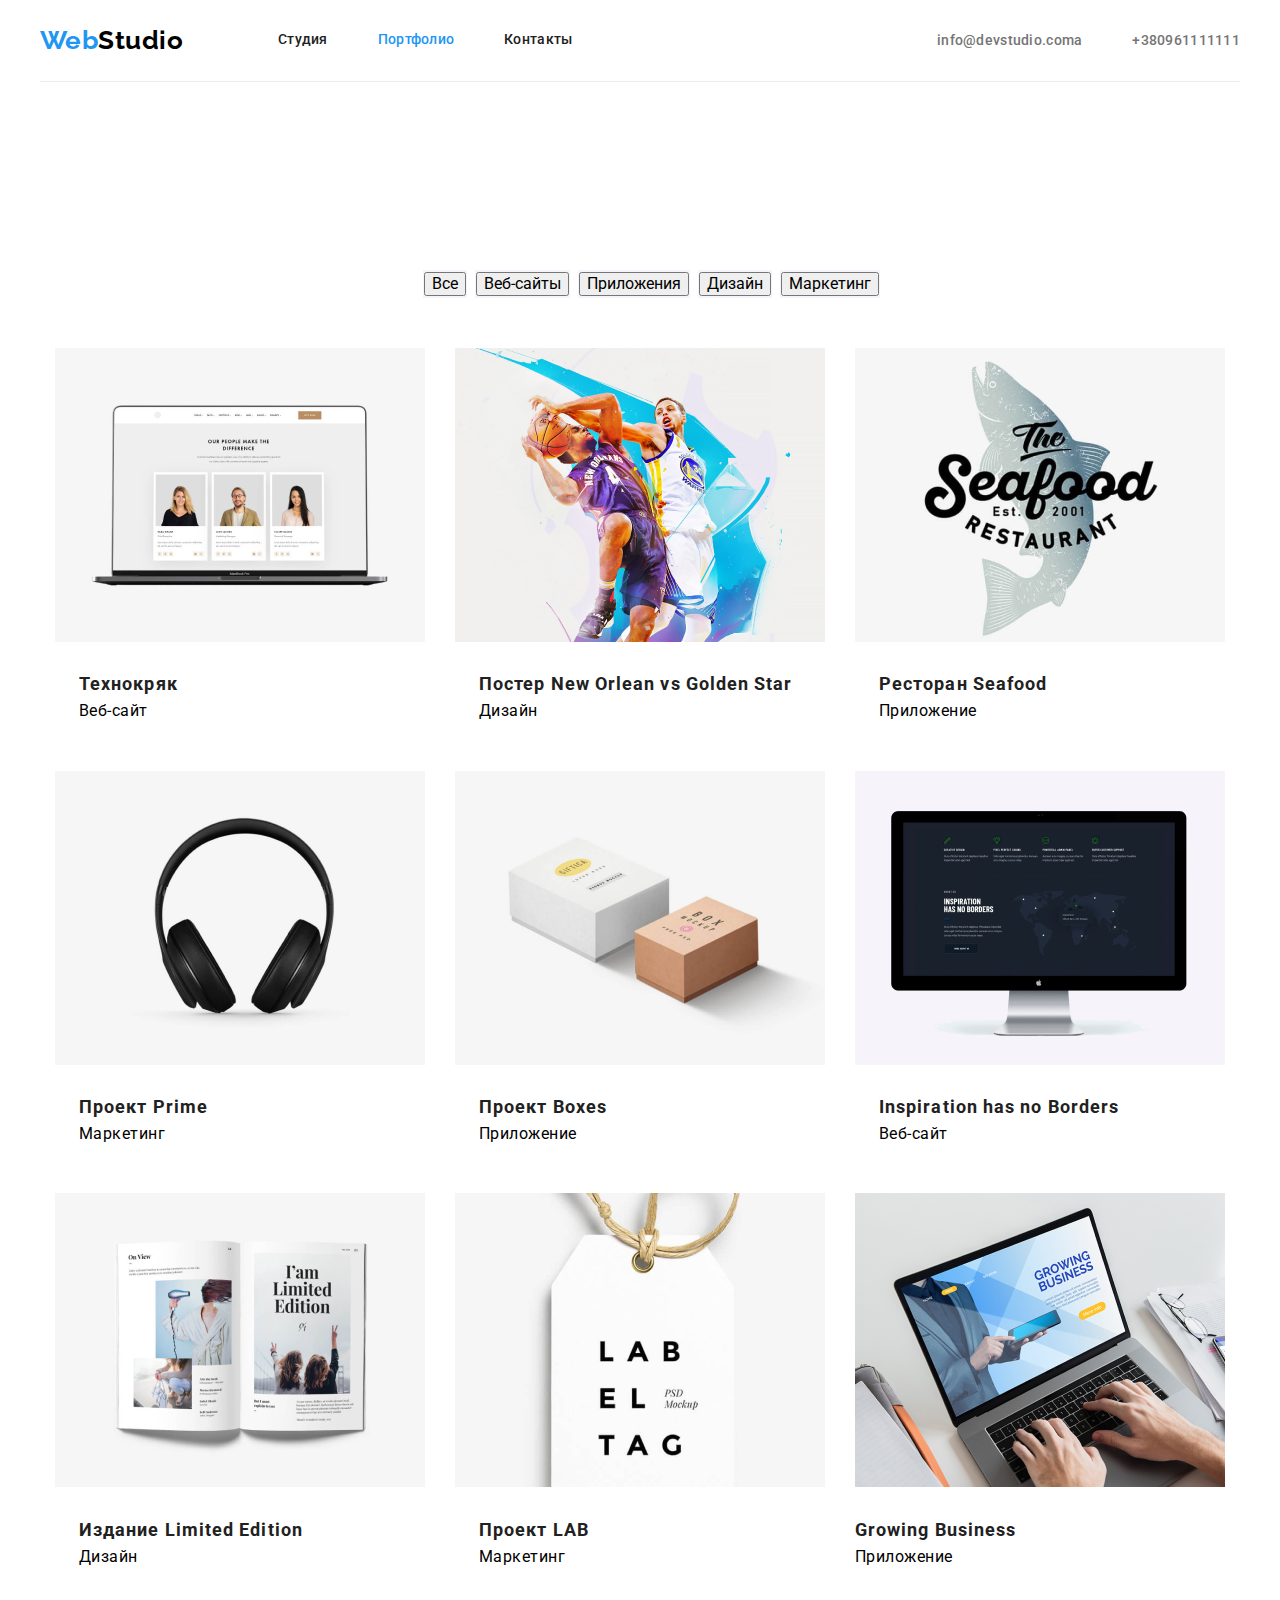
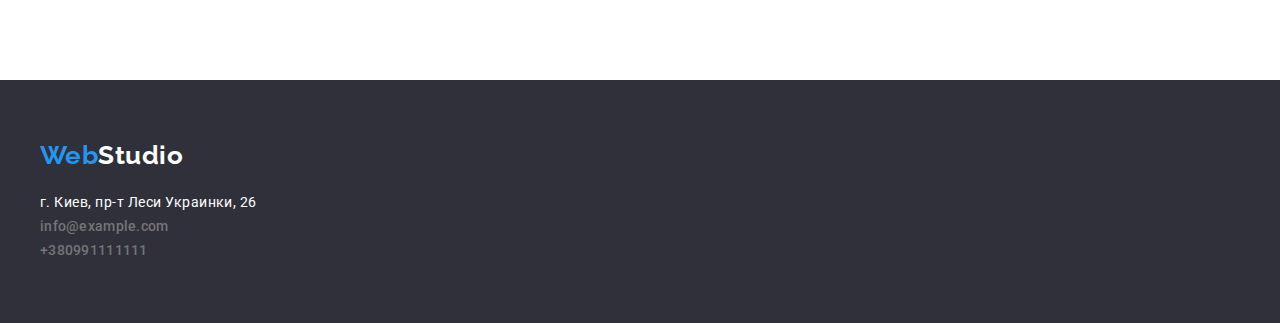
==== commit 656ceb60: "правит футер" ====
--- a/portfolio.html
+++ b/portfolio.html
@@ -120,7 +120,7 @@
         <a class="logo" href="./index.html">Web<span class="logo-studio-white">Studio</span></a>
 			<div class="addres-footer">
 		  <address class="contact-nav-color">
-				<p>г. Киев, пр-т Леси Украинки, 26</p>
+				<p class="address-nav">г. Киев, пр-т Леси Украинки, 26</p>
 				<ul class="contact-nav footer">
 					<li class="link-footer"><a href="mailto:info@example.com">info@example.com</a></li>
 					<li class="link-footer"><a href="tel:+380991111111">+380991111111</a></li>
--- a/css/styles.css
+++ b/css/styles.css
@@ -27,7 +27,8 @@
 h3,
 h4,
 h5,
-h6
+h6,
+p
  {
   margin-top: 0%;
   margin-bottom: 0%;
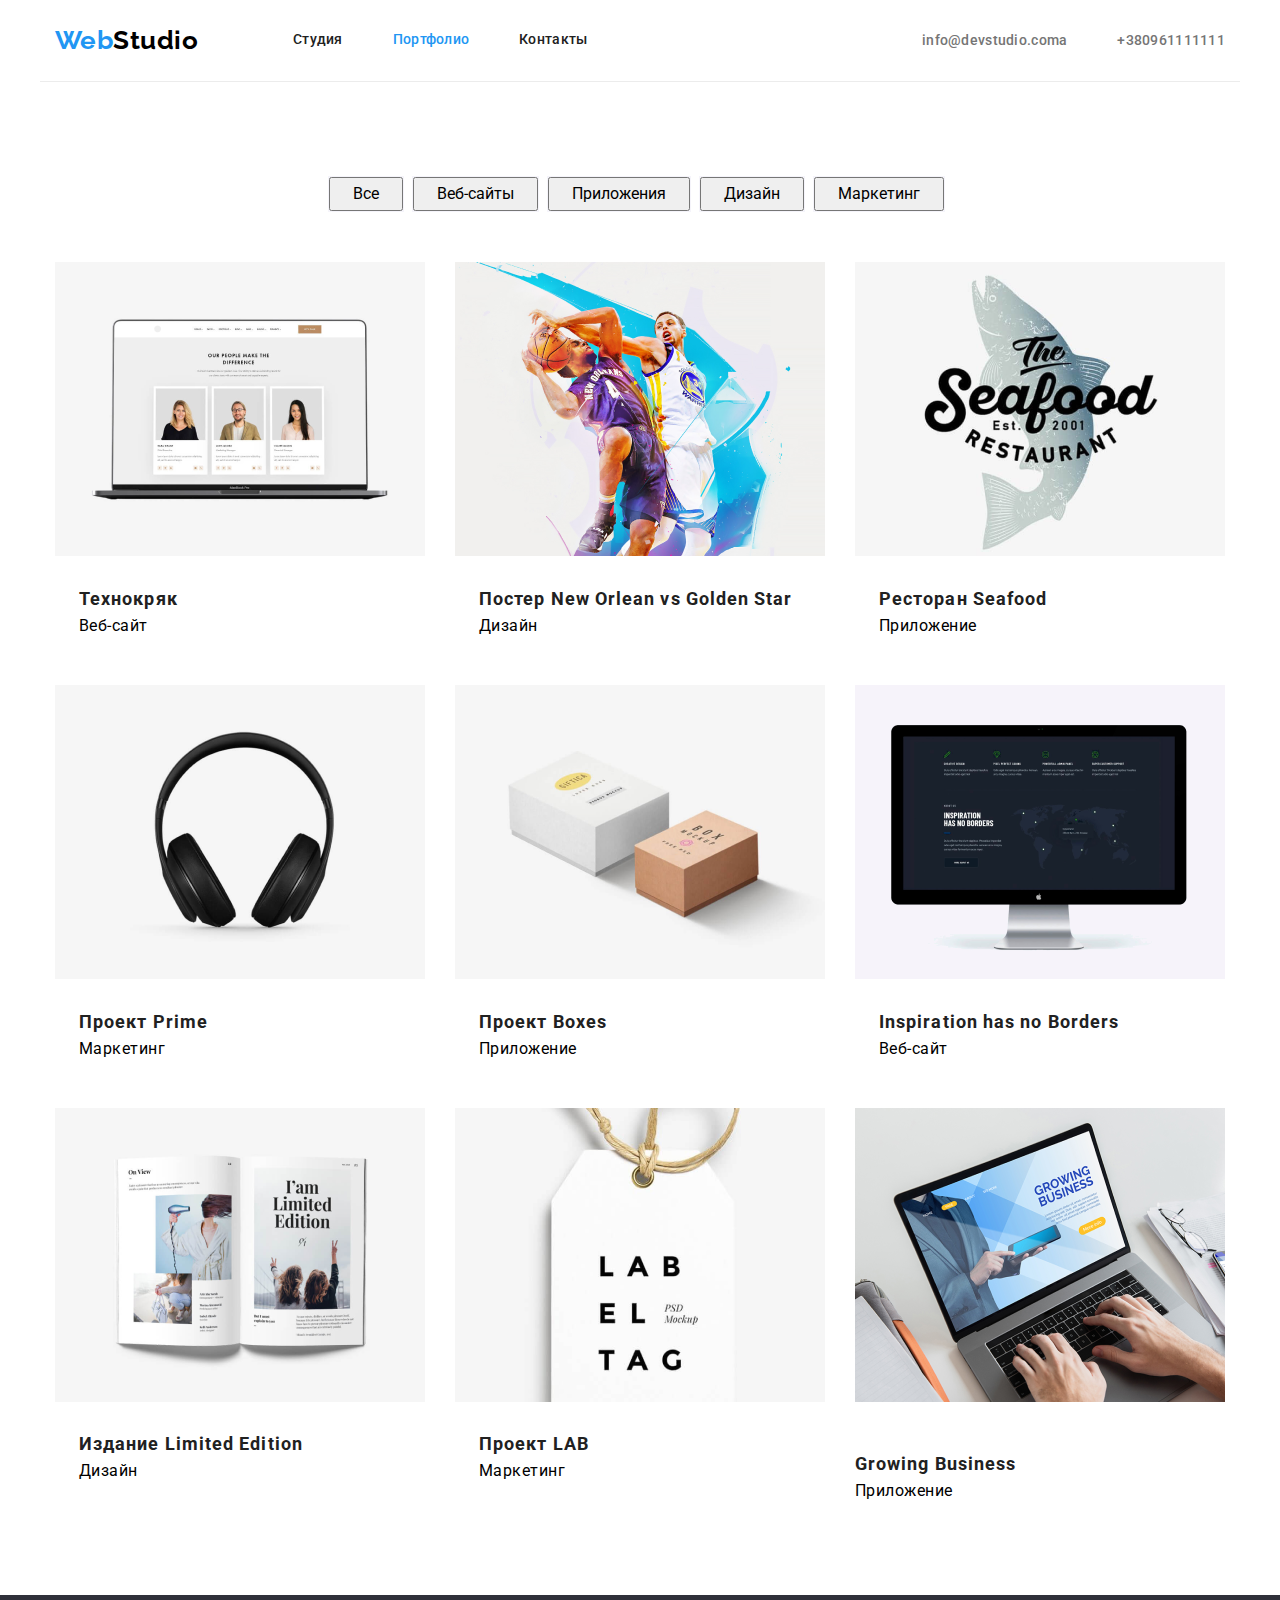
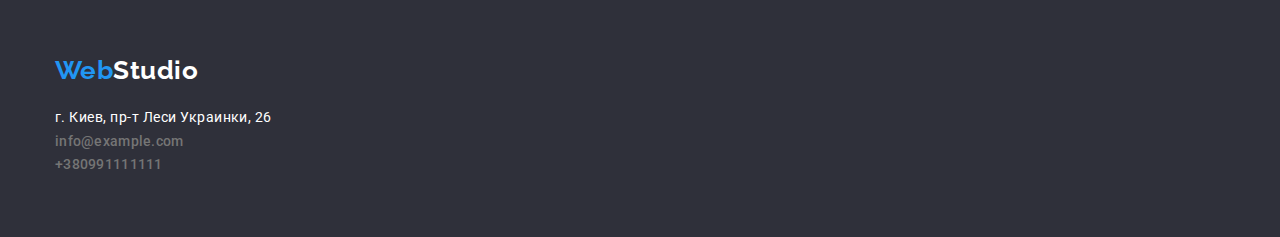
==== commit f1f70541: "вносит поправки" ====
--- a/portfolio.html
+++ b/portfolio.html
@@ -36,7 +36,7 @@
 	  <main>
 			<section class="main-portfolio">
 				<h1 class="visually-hidden">фильтры</h1>
-				<div class="container">
+			
 				<ul class="list-button">
 					<li class="item-button"><button  class="button" type="button">Все</button></li>
 					<li class="item-button"><button  class="button" type="button">Веб-сайты</button></li>
@@ -44,8 +44,7 @@
 					<li class="item-button"><button  class="button" type="button">Дизайн</button></li>
 					<li class="item-button"><button  class="button" type="button">Маркетинг</button></li>
 				</ul>
-				</div>
-				<div class="container main">
+			
 				<ul class="list-portfolio">
 					<li class="item-portfolio">
 						<img class="img-pfolio"src="imeges/img.a.png" alt="" width="370"> 
@@ -111,7 +110,6 @@
 						</div>
 					</li>
 				</ul>
-				</div>
 			</section>
 	</main>
 	<!--Футер адресс -->
--- a/css/styles.css
+++ b/css/styles.css
@@ -74,6 +74,7 @@
   width: 1200px;
   margin-left:  auto;
   margin-right: auto;
+  padding: 0 15px;
 }
 
 .header {
@@ -119,6 +120,7 @@
 }
 
 .contact-nav .link {
+  display: block;
   padding-top: 32px;
   padding-bottom: 32px;
 }
@@ -247,6 +249,10 @@
 
 }
 
+.command-box {
+  padding: 0 30px 32px;
+}
+
 .title-command {
   font-weight: 700;
   font-size: 36px;
@@ -269,14 +275,13 @@
 .link-command {
   width: 270px;
   margin-right: 30px;
+  background-color: var(--bg-color);
 }
 
 .link-command:last-child {
   margin-right: 0%;
 }
- .img-command {
-  margin-bottom: 30px;
-}
+
 
 .main-title {
   margin-bottom: 10px;
@@ -340,6 +345,7 @@
 
 button {
   cursor: pointer;
+  padding: 6px 22px;
 }
 
 .list-button .item-button {
@@ -356,7 +362,6 @@
 .item-button {
   display: flex;
   margin-right: 8px;
-  margin-top: 94px;
   margin-bottom: 50px;
   border: 1px solid transparent;
 
@@ -364,6 +369,7 @@
 
 .list-button {
   justify-content: center;
+  padding: 0 15px;
 }
 
 
@@ -426,8 +432,6 @@
   width: 1200px;
   padding-top: 94px;
   padding-bottom: 94px;
-  padding-left: 15px;
-  padding-right: 15px;
   margin-left: auto;
   margin-right: auto;
 }
@@ -438,8 +442,11 @@
 
 
 .list-portfolio {
+  width: 1200px;
+  padding: 0 15px;
   display: flex;
   flex-wrap: wrap;
+  
 }
 
 .item-portfolio {
@@ -462,6 +469,6 @@
 }
 
 .menu-project {
-  width: 322px;
-  margin: 20px 24px;
+  width: 370px;
+  padding: 20px 24px;
 }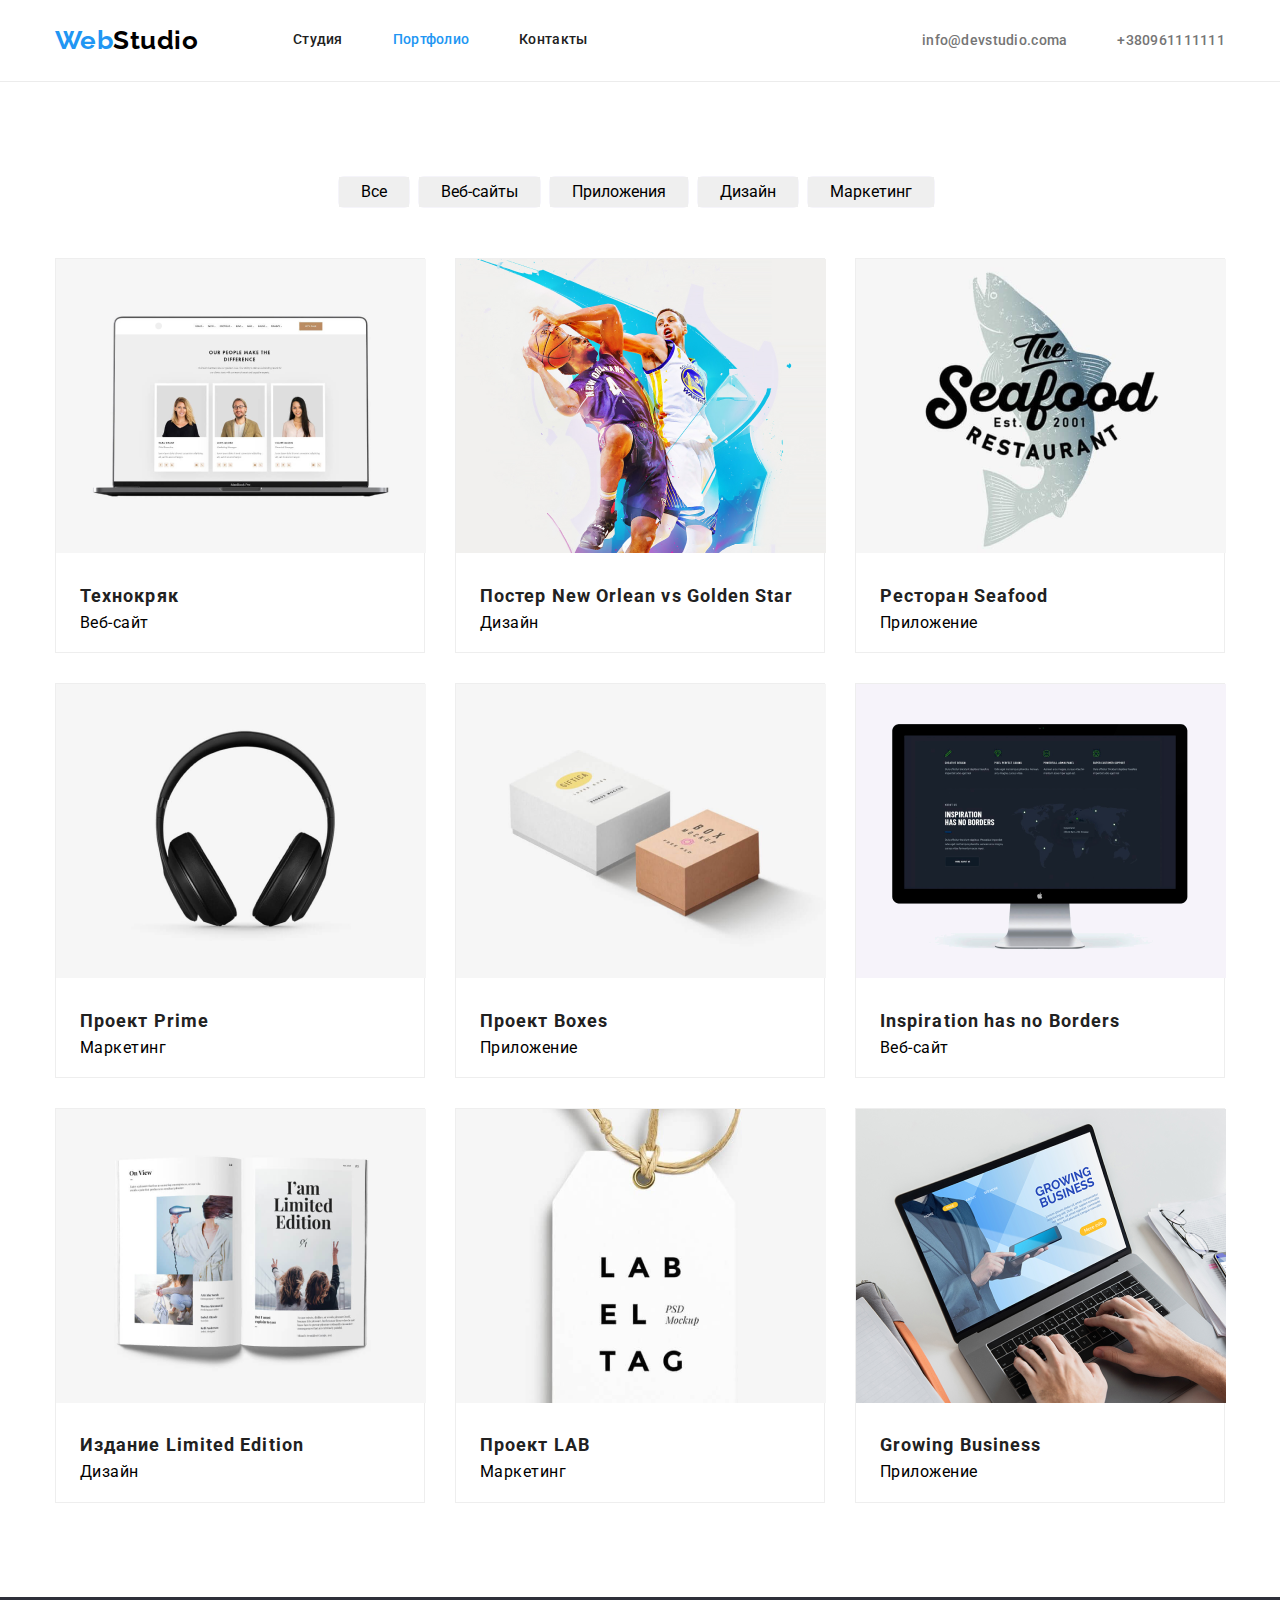
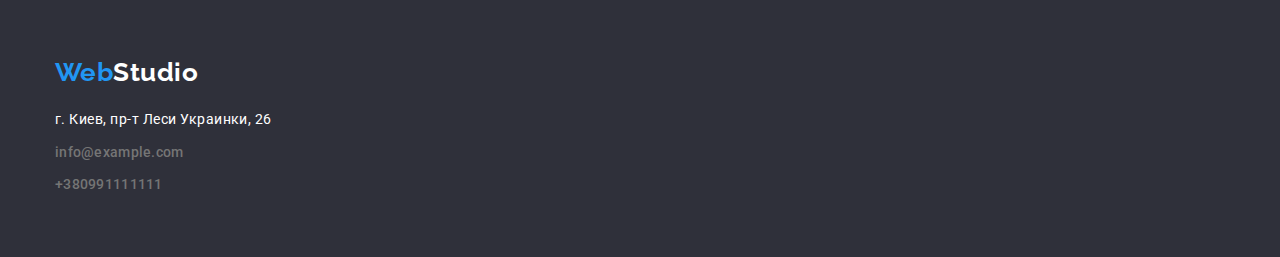
==== commit f4834e33: "вносит правки после проверки дз" ====
--- a/portfolio.html
+++ b/portfolio.html
@@ -35,81 +35,83 @@
 				<!--main section-->
 	  <main>
 			<section class="main-portfolio">
-				<h1 class="visually-hidden">фильтры</h1>
-			
-				<ul class="list-button">
-					<li class="item-button"><button  class="button" type="button">Все</button></li>
-					<li class="item-button"><button  class="button" type="button">Веб-сайты</button></li>
-					<li class="item-button"><button  class="button" type="button">Приложения</button></li>
-					<li class="item-button"><button  class="button" type="button">Дизайн</button></li>
-					<li class="item-button"><button  class="button" type="button">Маркетинг</button></li>
-				</ul>
-			
-				<ul class="list-portfolio">
-					<li class="item-portfolio">
-						<img class="img-pfolio"src="imeges/img.a.png" alt="" width="370"> 
-						<div class="menu-project">
-							<h2 class="item-name">Технокряк</h2>
-							<p>Веб-сайт</p>
-						</div>
-					</li>
-					<li class="item-portfolio">
-						<img class="img-pfolio"src="imeges/img.(1).png" alt="" width="370">
-						<div class="menu-project">
-							<h2 class="item-name">Постер New Orlean vs Golden Star</h2>
-							<p>Дизайн</p>
-						</div>
-					</li>
-					<li class="item-portfolio">
-						<img class="img-pfolio"src="imeges/img.(2).png" alt="" width="370">
-						<div class="menu-project">
-							<h2 class="item-name">Ресторан Seafood</h2>
-							<p>Приложение</p>
-						</div>
-					</li>
-					<li class="item-portfolio">
-						<img class="img-pfolio"src="imeges/img.(3).png" alt="" width="370">
-						<div class="menu-project">
-							<h2 class="item-name">Проект Prime</h2>
-							<p>Маркетинг</p>
-						</div>
-					</li>
-					<li class="item-portfolio">
-						<img class="img-pfolio"src="imeges/img.(4).png" alt="" width="370">
-						<div class="menu-project">
-							<h2 class="item-name">Проект Boxes</h2>
-							<p>Приложение</p>
-						</div>
-					</li>
-					<li class="item-portfolio">
-						<img class="img-pfolio"src="imeges/img.(5).png" alt="" width="370">
-						<div class="menu-project">
-							<h2 class="item-name">Inspiration has no Borders</h2>
-							<p>Веб-сайт</p>
-						</div>
-					</li>
-					<li class="item-portfolio">
-						<img class="img-pfolio"src="imeges/img.(6).png" alt="" width="370">
-						<div class="menu-project">
-							<h2 class="item-name">Издание Limited Edition</h2>
-							<p>Дизайн</p>
-						</div>
-					</li>
-					<li class="item-portfolio">
-						<img class="img-pfolio"src="imeges/img.(7).png" alt="" width="370">
-						<div class="menu-project">
-							<h2 class="item-name">Проект LAB</h2>
-							<p>Маркетинг</p>
-						</div>
-					</li>
-					<li class="item-portfolio">
-						<img class="img-pfolio"src="imeges/img.(8).png" alt="" width="370">
-						<div class="menu-project"></div>
-							<h2 class="item-name">Growing Business</h2>
-							<p>Приложение</p>
-						</div>
-					</li>
-				</ul>
+				<div class="container-main">
+					<h1 class="visually-hidden">фильтры</h1>
+				
+					<ul class="list-button">
+						<li class="item-button"><button  class="button" type="button">Все</button></li>
+						<li class="item-button"><button  class="button" type="button">Веб-сайты</button></li>
+						<li class="item-button"><button  class="button" type="button">Приложения</button></li>
+						<li class="item-button"><button  class="button" type="button">Дизайн</button></li>
+						<li class="item-button"><button  class="button" type="button">Маркетинг</button></li>
+					</ul>
+				
+					<ul class="list-portfolio">
+						<li class="item-portfolio">
+							<img class="img-pfolio"src="imeges/img.a.png" alt="" width="370"> 
+							<div class="menu-project">
+								<h2 class="item-name">Технокряк</h2>
+								<p>Веб-сайт</p>
+							</div>
+						</li>
+						<li class="item-portfolio">
+							<img class="img-pfolio"src="imeges/img.(1).png" alt="" width="370">
+							<div class="menu-project">
+								<h2 class="item-name">Постер New Orlean vs Golden Star</h2>
+								<p>Дизайн</p>
+							</div>
+						</li>
+						<li class="item-portfolio">
+							<img class="img-pfolio"src="imeges/img.(2).png" alt="" width="370">
+							<div class="menu-project">
+								<h2 class="item-name">Ресторан Seafood</h2>
+								<p>Приложение</p>
+							</div>
+						</li>
+						<li class="item-portfolio">
+							<img class="img-pfolio"src="imeges/img.(3).png" alt="" width="370">
+							<div class="menu-project">
+								<h2 class="item-name">Проект Prime</h2>
+								<p>Маркетинг</p>
+							</div>
+						</li>
+						<li class="item-portfolio">
+							<img class="img-pfolio"src="imeges/img.(4).png" alt="" width="370">
+							<div class="menu-project">
+								<h2 class="item-name">Проект Boxes</h2>
+								<p>Приложение</p>
+							</div>
+						</li>
+						<li class="item-portfolio">
+							<img class="img-pfolio"src="imeges/img.(5).png" alt="" width="370">
+							<div class="menu-project">
+								<h2 class="item-name">Inspiration has no Borders</h2>
+								<p>Веб-сайт</p>
+							</div>
+						</li>
+						<li class="item-portfolio">
+							<img class="img-pfolio"src="imeges/img.(6).png" alt="" width="370">
+							<div class="menu-project">
+								<h2 class="item-name">Издание Limited Edition</h2>
+								<p>Дизайн</p>
+							</div>
+						</li>
+						<li class="item-portfolio">
+							<img class="img-pfolio"src="imeges/img.(7).png" alt="" width="370">
+							<div class="menu-project">
+								<h2 class="item-name">Проект LAB</h2>
+								<p>Маркетинг</p>
+							</div>
+						</li>
+						<li class="item-portfolio">
+							<img class="img-pfolio"src="imeges/img.(8).png" alt="" width="370">
+							<div class="menu-project">
+								<h2 class="item-name">Growing Business</h2>
+								<p>Приложение</p>
+							</div>
+						</li>
+					</ul>
+			 	</div>
 			</section>
 	</main>
 	<!--Футер адресс -->
--- a/css/styles.css
+++ b/css/styles.css
@@ -1,3 +1,8 @@
+*,
+*::before,
+*::after {
+  box-sizing: border-box;
+}
 
 
 :root {
@@ -77,7 +82,7 @@
   padding: 0 15px;
 }
 
-.header {
+.page-header {
   border-bottom: 1px solid #ececec;
 }
 
@@ -228,6 +233,9 @@
 
 
 .main-section {
+	font-size: 14px;
+	line-height: 1.71;
+	letter-spacing: 0.03em;
   padding-top: 94px;
   padding-bottom: 94px;
   padding-right: 15px;
@@ -250,7 +258,7 @@
 }
 
 .command-box {
-  padding: 0 30px 32px;
+  padding: 30px 32px;
 }
 
 .title-command {
@@ -275,6 +283,8 @@
 .link-command {
   width: 270px;
   margin-right: 30px;
+  border-radius: 4px;
+  box-shadow: 0 10px 10px -5px rgb(0 0 0 / 30%);
   background-color: var(--bg-color);
 }
 
@@ -323,6 +333,8 @@
   margin-bottom: 30px;
   text-align: center;
   color: var(--main-text-color);
+
+
 }
 
 .item-name > p {
@@ -346,6 +358,8 @@
 button {
   cursor: pointer;
   padding: 6px 22px;
+  border: none;
+
 }
 
 .list-button .item-button {
@@ -362,15 +376,12 @@
 .item-button {
   display: flex;
   margin-right: 8px;
-  margin-bottom: 50px;
+  border-radius: 6px;
   border: 1px solid transparent;
 
 }
 
-.list-button {
-  justify-content: center;
-  padding: 0 15px;
-}
+
 
 
 
@@ -415,6 +426,14 @@
   display: block;
 }
 
+.address-nav {
+	margin-bottom: 9px;
+}
+
+.contact-nav .link-footer + .link-footer {
+	margin-top: 9px;
+}
+
 
 .footer-list .footer {
   display: block;
@@ -430,20 +449,17 @@
 
 .main-portfolio {
   width: 1200px;
-  padding-top: 94px;
-  padding-bottom: 94px;
+  padding: 94px 15px;
   margin-left: auto;
   margin-right: auto;
 }
 
-.img-pfolio {
-  margin-right: 30px;
-}
-
+.list-button {
+  justify-content: center;
+	margin-bottom: 50px;
+}
 
 .list-portfolio {
-  width: 1200px;
-  padding: 0 15px;
   display: flex;
   flex-wrap: wrap;
   
@@ -453,6 +469,7 @@
   width: 370px;
   margin-right: 30px;
   margin-bottom: 30px;
+	border: 1px solid #EEEEEE;
 }
 
 .item-portfolio:last-child {
